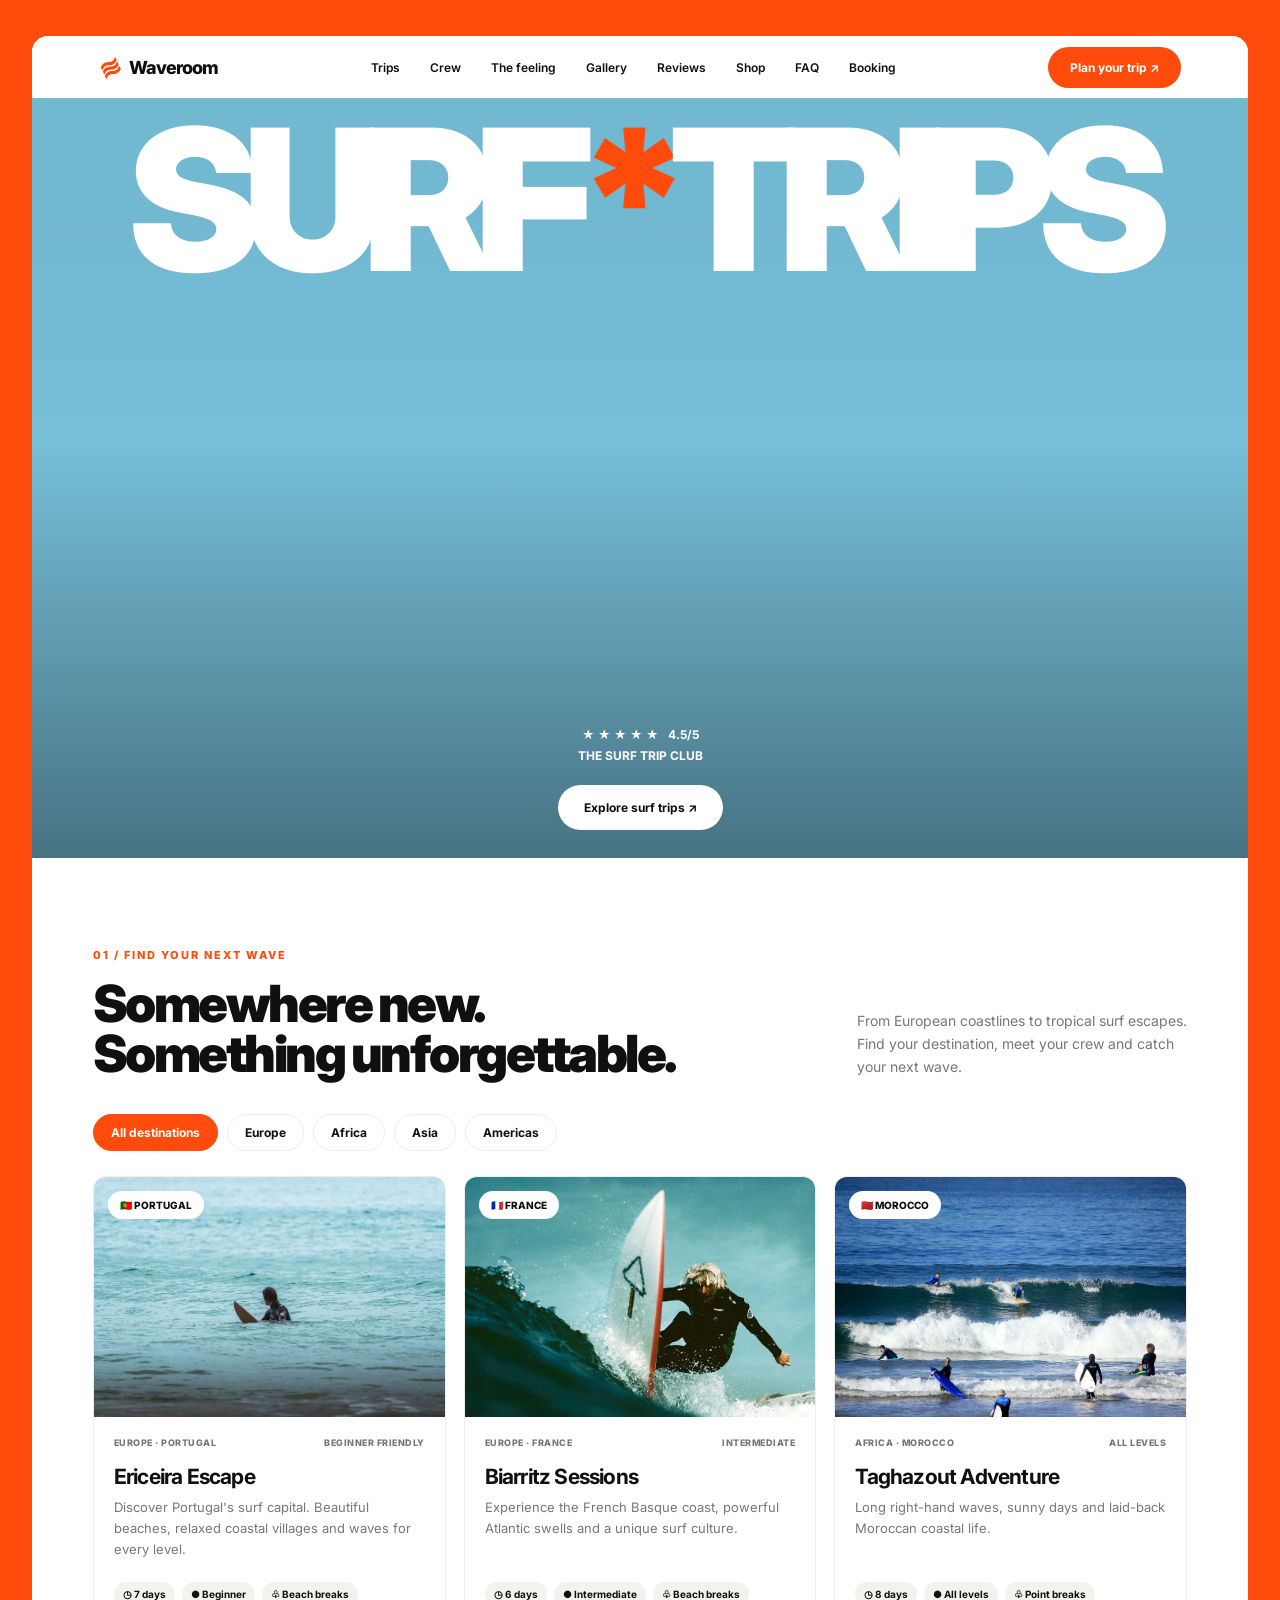
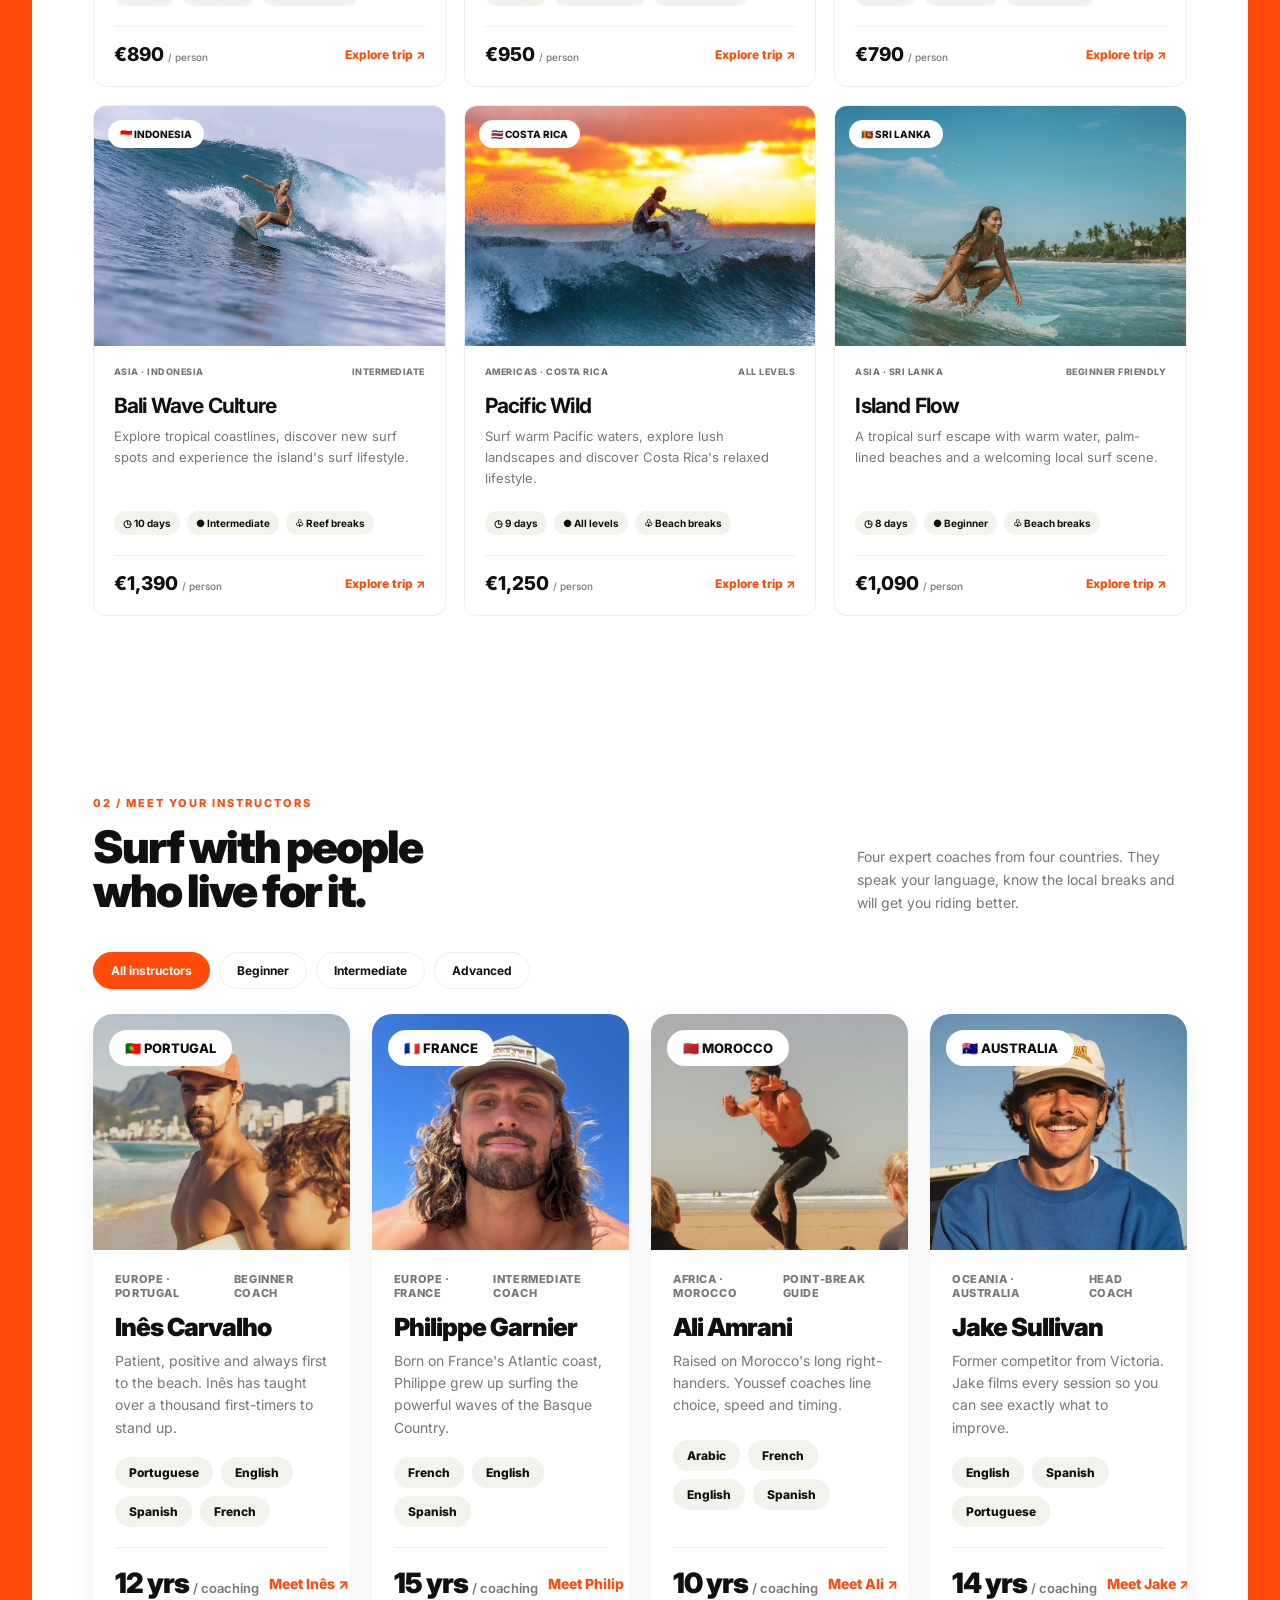
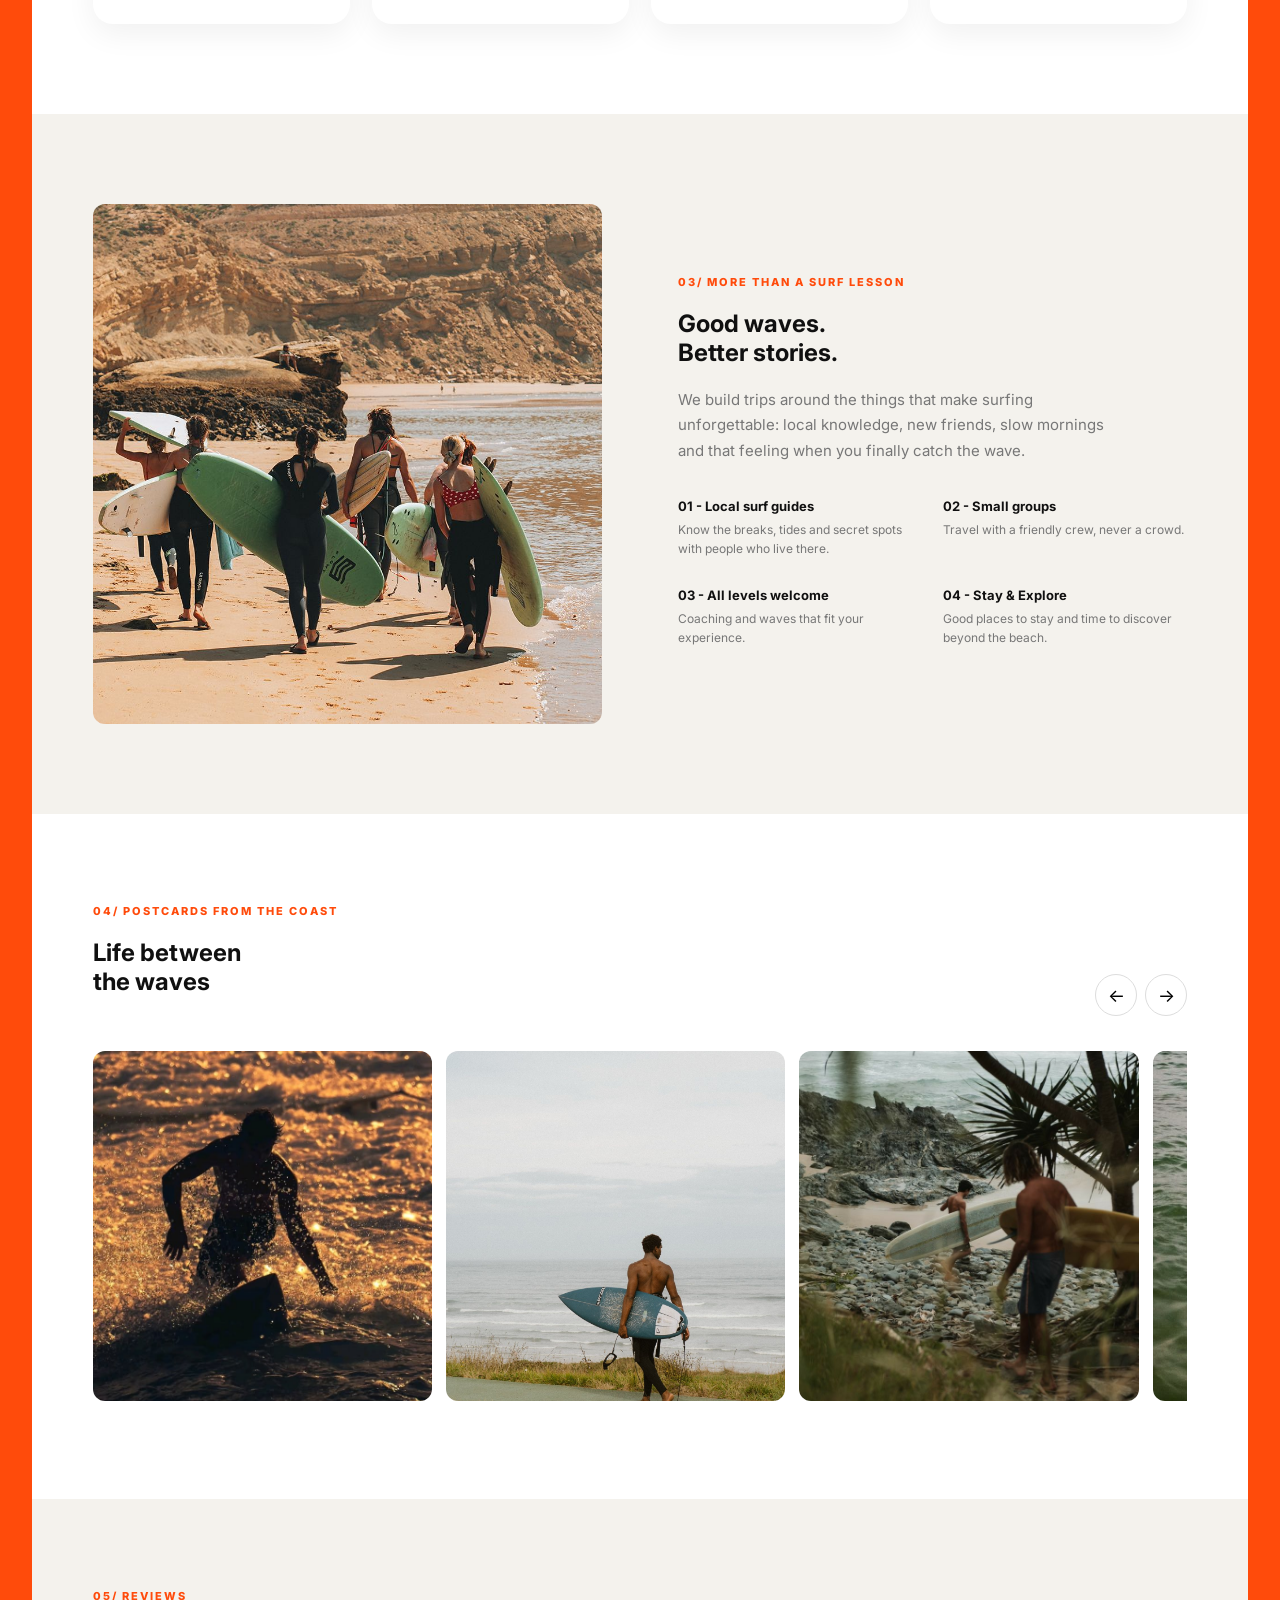
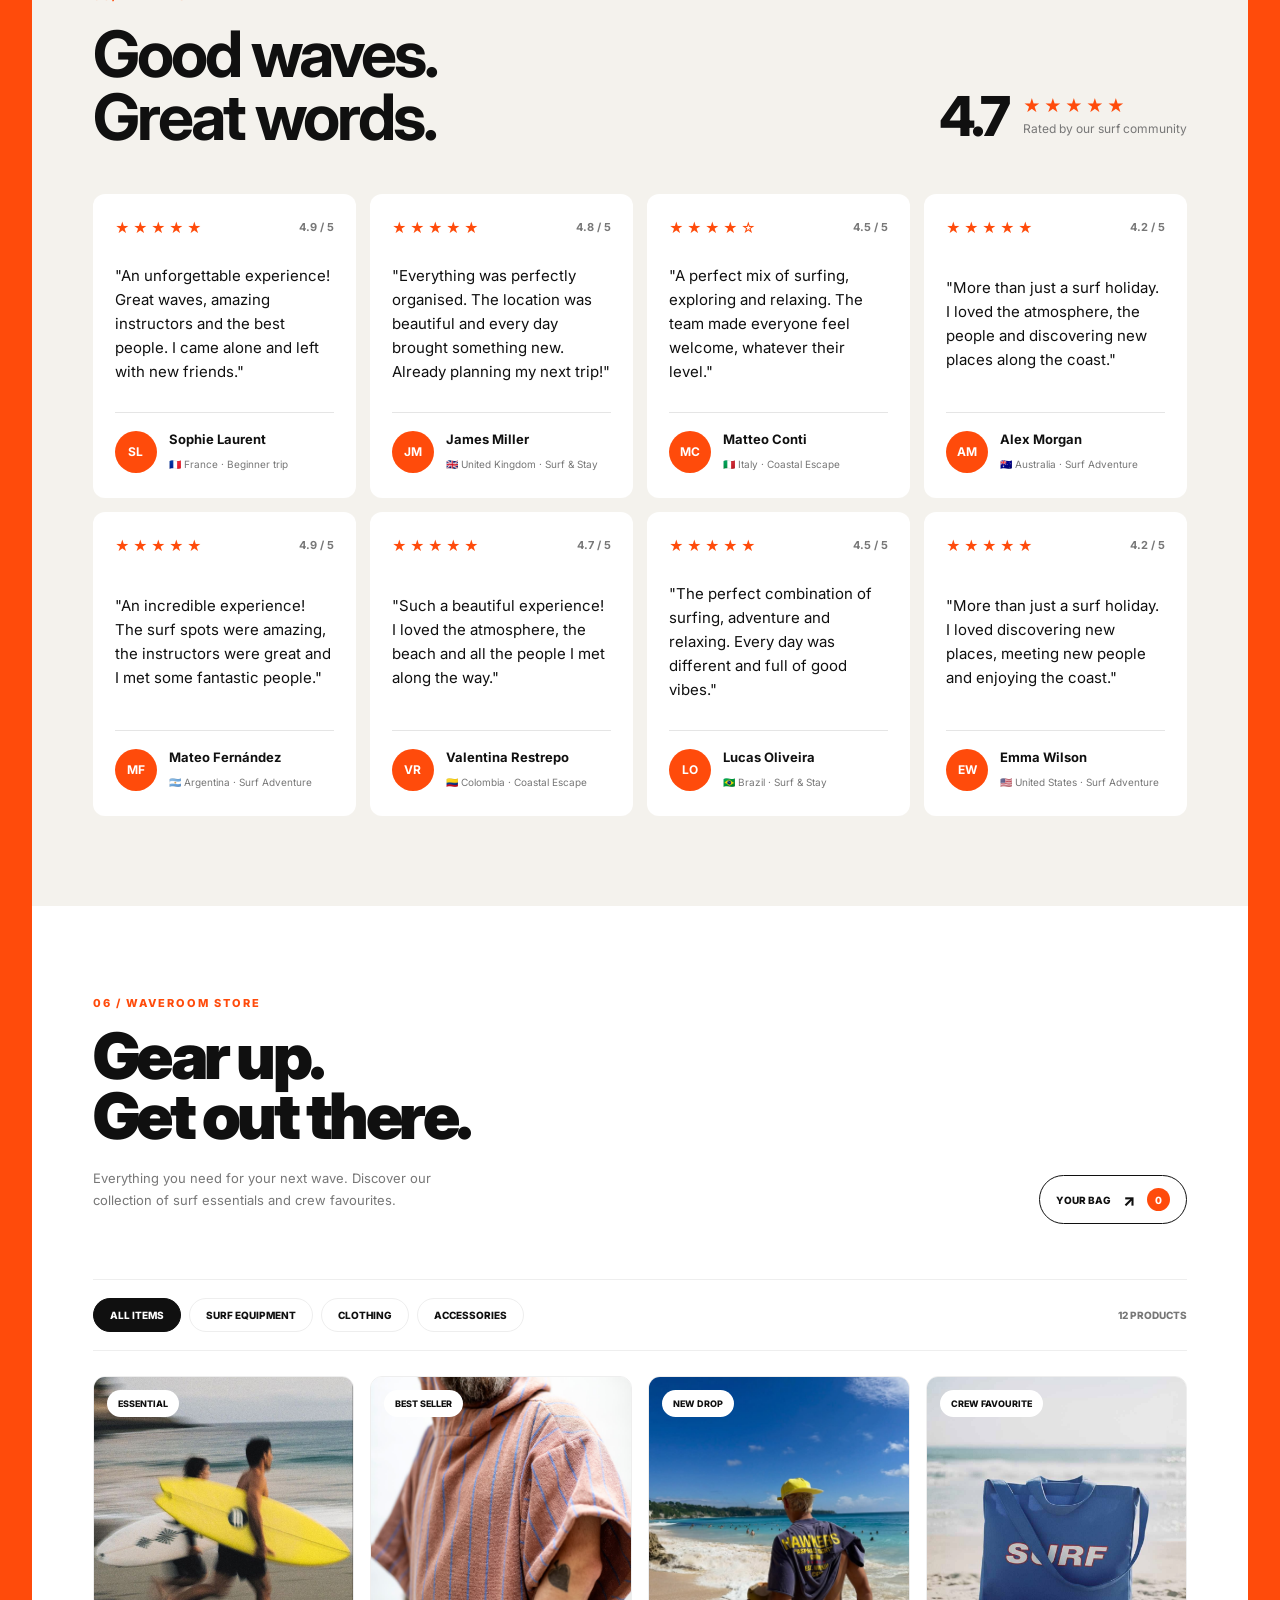
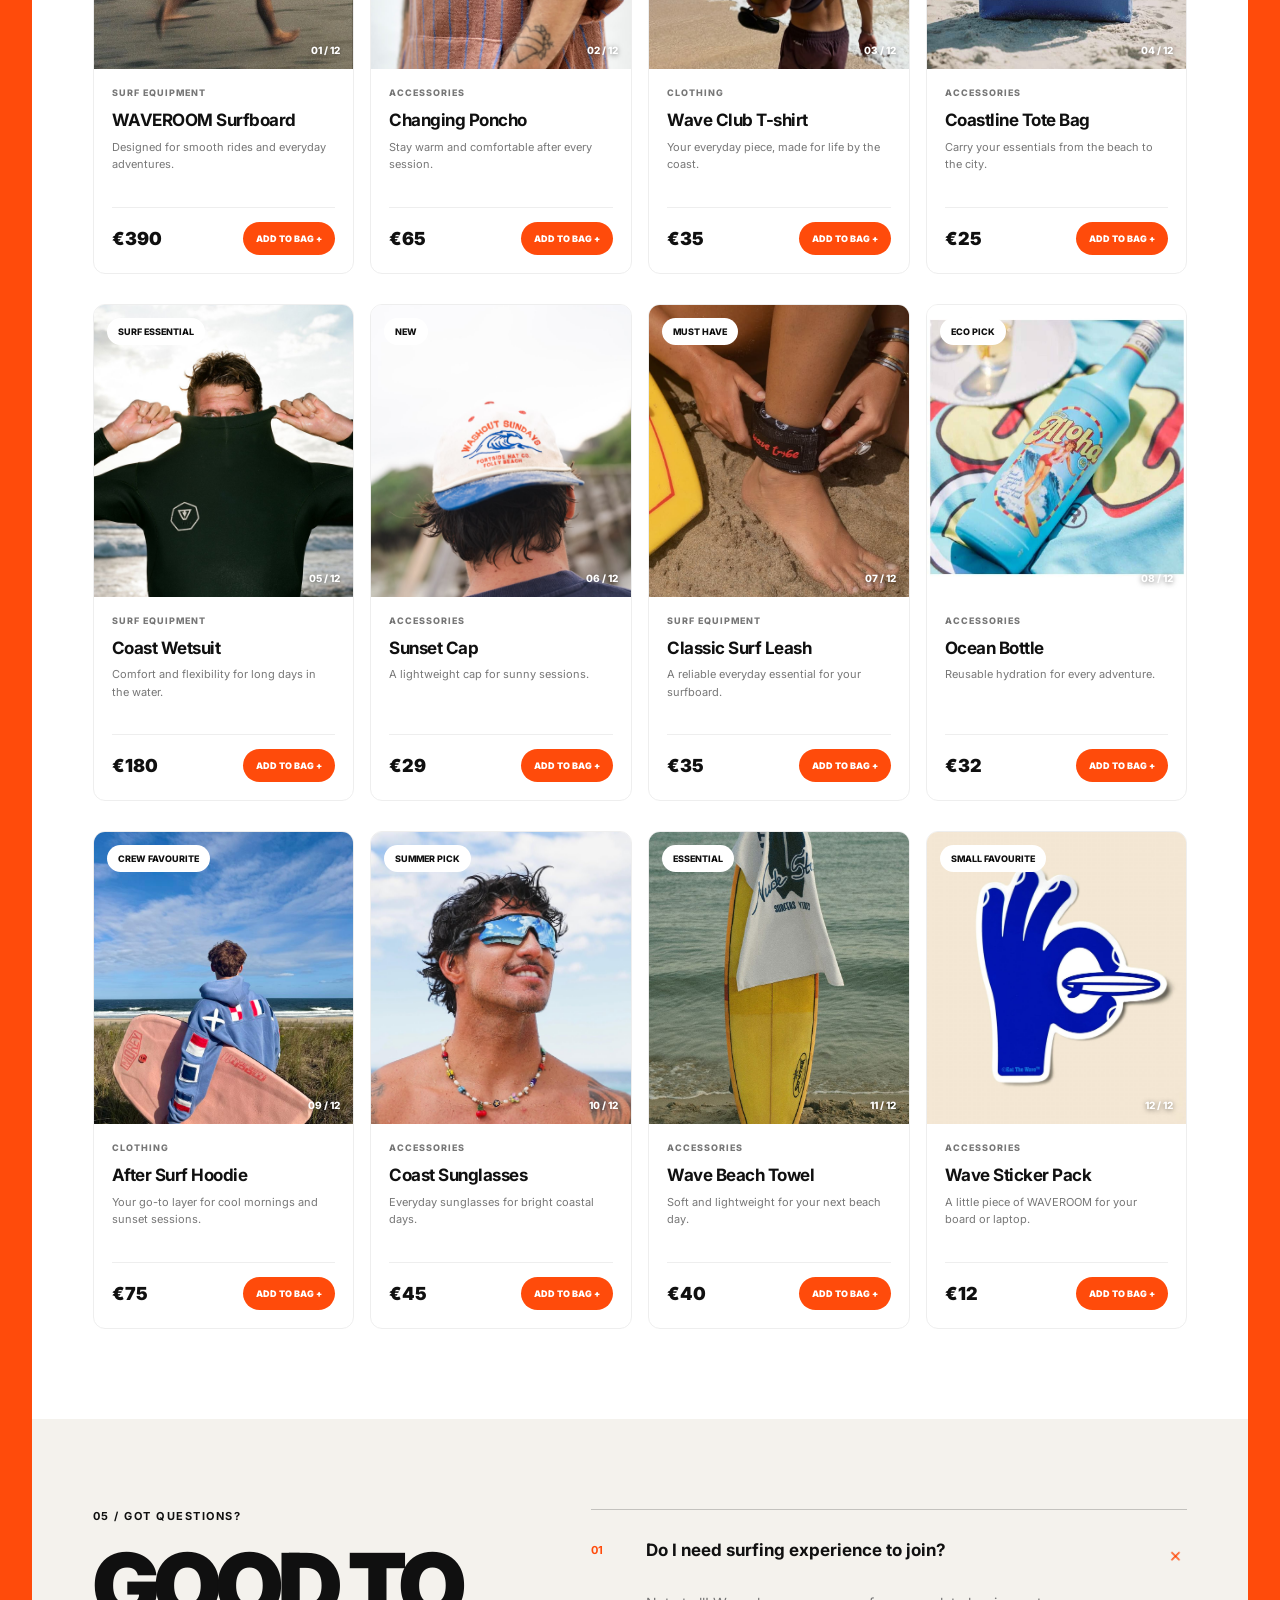
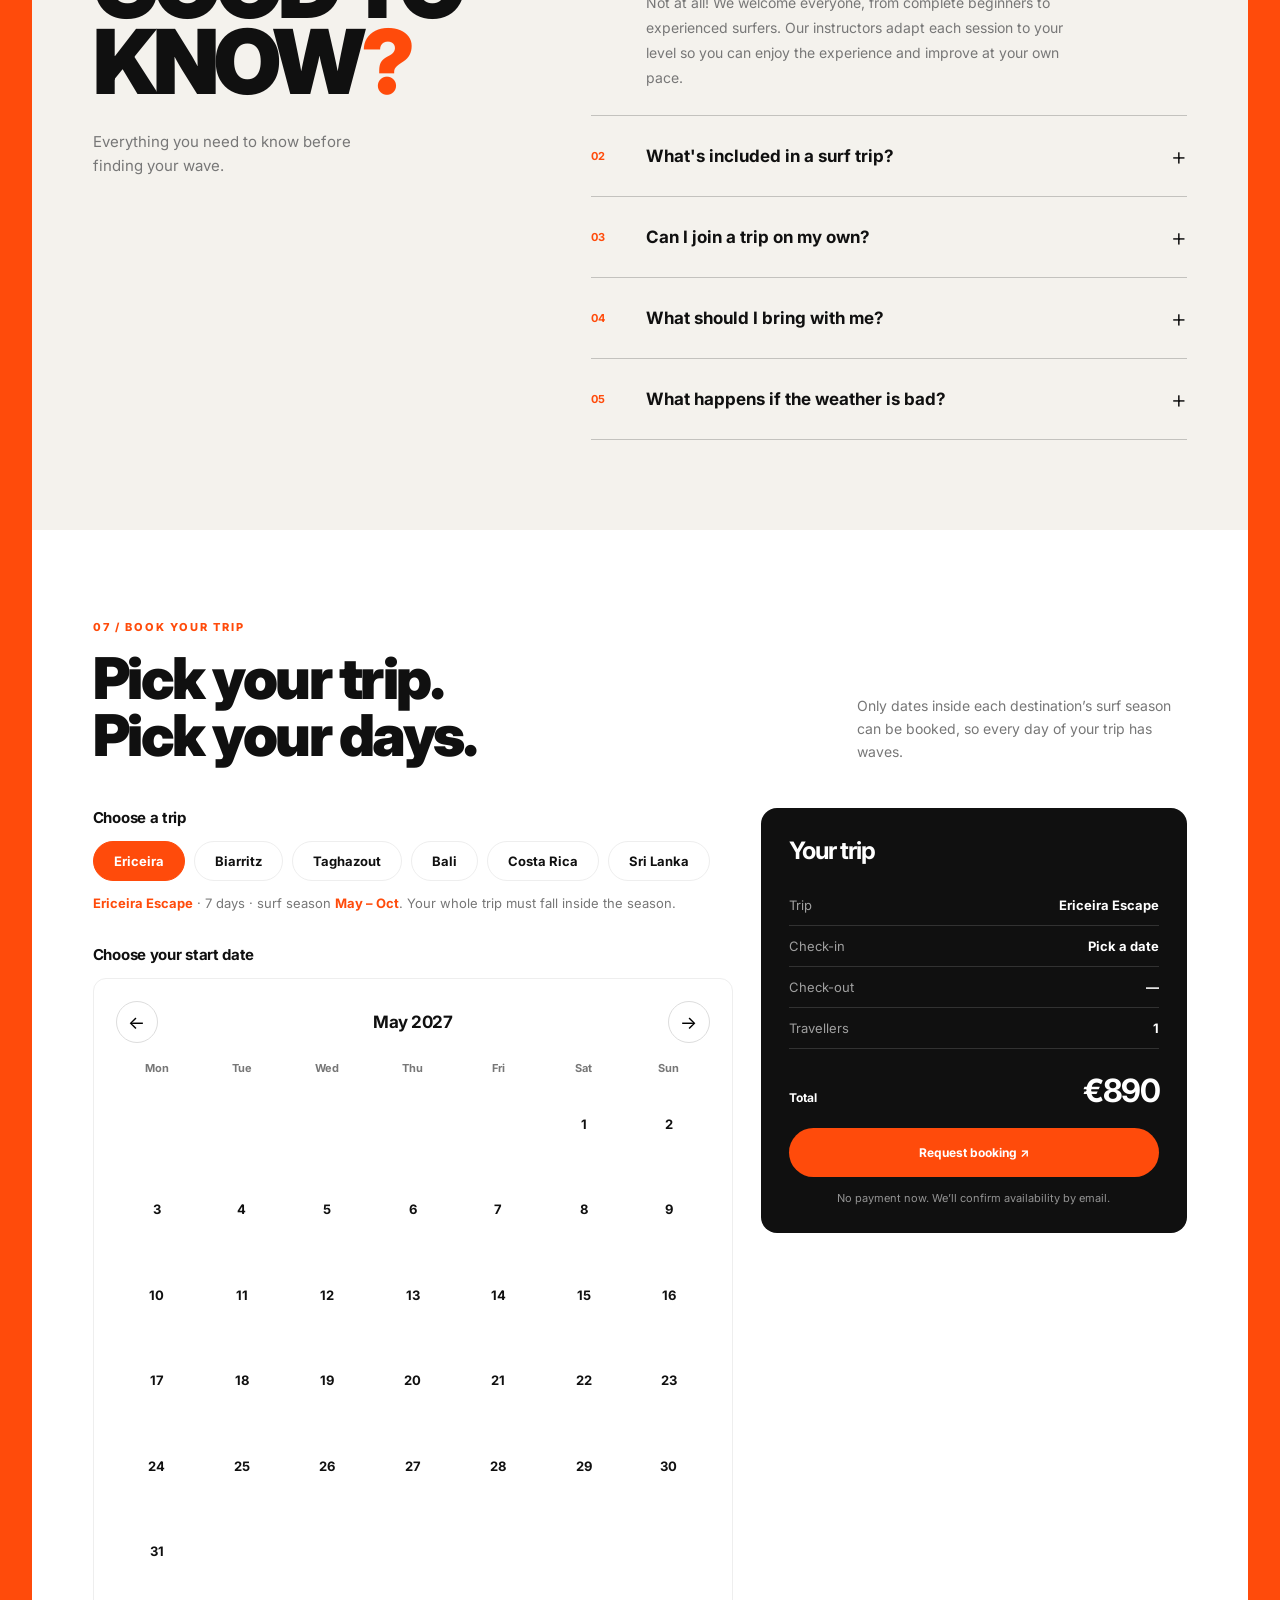
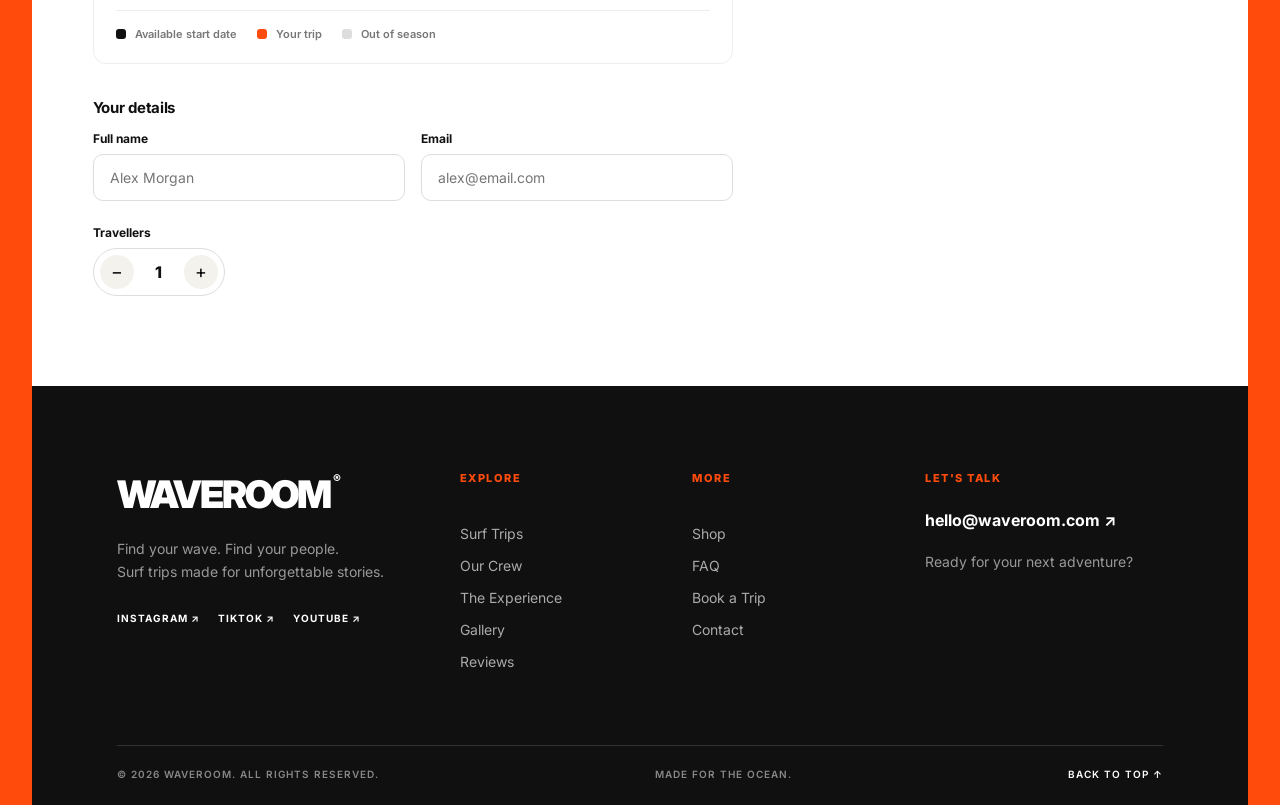
==== home.html @ bc432dba "repositorio del antiguo falla de commit" ====
<!DOCTYPE html>
<html lang="en">

<head>
  <meta charset="UTF-8">
  <meta name="viewport" content="width=device-width, initial-scale=1.0">

  <title>Waveroom / Surf Trips</title>

  <link href="https://fonts.googleapis.com/css2?family=Inter:wght@400;500;600;700;800;900&display=swap" rel="stylesheet">

  <link rel="stylesheet" href="Css /style.css">
  

  <link rel="icon" href="logo.png" type="image/png">
</head>

<body>

   <main class="page">



    <header class="nav">

     <a class="brand" href="#">
      <span class="brand-mark">≋</span>
      Waveroom
     </a>

      <nav class="nav-links" id="navLinks">
       <a href="#trips">Trips</a>
       <a href="#Crews">Crew</a>
       <a href="#why">The feeling</a>
       <a href="#gallery">Gallery</a>
       <a href="#reviews">Reviews</a>
       <a href="#shop">Shop</a>
       <a href="#FAQ">FAQ</a>
       <a href="#booking">Booking</a>
      </nav>

      <a class="nav-cta" href="#booking">
       Plan your trip ↗
      </a>

      <button class="menu-toggle" id="menuToggle" aria-label="Open menu" aria-expanded="false">
       ☰
       </button>

    </header>



    <section class="hero">
      <video class="hero-vid" autoplay muted loop playsinline>
       <source src="surfvid.mp4" type="video/mp4">
       </video>

      <div class="hero-title" >
        SURF<span class="star">*</span>TRIPS
      </div>

    





      <div class="hero-bottom">

        <div class="rating">

         <div class="stars">
          ★★★★★ <span>4.5/5</span>
         </div>

          THE SURF TRIP CLUB

        </div>

       <h1> <span id="typed"></span>

          
        </h1>

            <a class="btn" href="#trips">
              Explore surf trips ↗
            </a>
      </div>

    </section>



<section class="trips" id="trips">

  <div class="section-trip">
    <div>
      <div class="sub">01 / Find your next wave</div>
      <h2>Somewhere new.<br>Something unforgettable.</h2>
    </div>

    <p class="section-trip-intro">
      From European coastlines to tropical surf escapes.
      Find your destination, meet your crew and catch your next wave.
    </p>
  </div>


  <div class="trip-tabs" role="group" aria-label="Filter surf trips">

    <button class="tap active" data-trip-filter="all" aria-pressed="true">
      All destinations
    </button>

    <button class="tap" data-trip-filter="europe" aria-pressed="false">
      Europe
    </button>

    <button class="tap" data-trip-filter="africa" aria-pressed="false">
      Africa
    </button>

    <button class="tap" data-trip-filter="asia" aria-pressed="false">
      Asia
    </button>

    <button class="tap" data-trip-filter="americas" aria-pressed="false">
      Americas
    </button>

  </div>


  <div class="trip-grid">


    <article class="trip-card" data-trip-region="europe">

      <div class="trip-image">
        <img src="Photos Trips/portugal.png" alt="Surf coast in Ericeira">

        <span class="tag">🇵🇹 Portugal</span>
      </div>

      <div class="trip-info">

        <div class="trip-meta">
          <span>EUROPE · PORTUGAL</span>
          <span>BEGINNER FRIENDLY</span>
        </div>

        <h3>Ericeira Escape</h3>

        <p>
          Discover Portugal's surf capital. Beautiful beaches,
          relaxed coastal villages and waves for every level.
        </p>

        <div class="trip-details">
          <span>◷ 7 days</span>
          <span>● Beginner</span>
          <span>♧ Beach breaks</span>
        </div>

        <div class="trip-foot">

          <div class="price">
            €890 <small>/ person</small>
          </div>

          <a href="#tripModal" class="text-link trip-detail" data-trip="ericeira">
            Explore trip ↗
          </a>

        </div>

      </div>
    </article>


    <article class="trip-card" data-trip-region="europe">

      <div class="trip-image">
        <img src="Photos Trips/france.png" alt="Biarritz surf beach">

        <span class="tag">🇫🇷 France</span>
      </div>

      <div class="trip-info">

        <div class="trip-meta">
          <span>EUROPE · FRANCE</span>
          <span>INTERMEDIATE</span>
        </div>

        <h3>Biarritz Sessions</h3>

        <p>
          Experience the French Basque coast, powerful Atlantic
          swells and a unique surf culture.
        </p>

        <div class="trip-details">
          <span>◷ 6 days</span>
          <span>● Intermediate</span>
          <span>♧ Beach breaks</span>
        </div>

        <div class="trip-foot">

          <div class="price">
            €950 <small>/ person</small>
          </div>

          <a href="#tripModal" class="text-link trip-detail" data-trip="biarritz">
            Explore trip ↗
          </a>

        </div>

      </div>
    </article>


    <article class="trip-card" data-trip-region="africa">

      <div class="trip-image">
        <img src="Photos Trips/marroco.png" alt="Taghazout coastline in Morocco">

        <span class="tag">🇲🇦 Morocco</span>
      </div>

      <div class="trip-info">

        <div class="trip-meta">
          <span>AFRICA · MOROCCO</span>
          <span>ALL LEVELS</span>
        </div>

        <h3>Taghazout Adventure</h3>

        <p>
          Long right-hand waves, sunny days and laid-back
          Moroccan coastal life.
        </p>

        <div class="trip-details">
          <span>◷ 8 days</span>
          <span>● All levels</span>
          <span>♧ Point breaks</span>
        </div>

        <div class="trip-foot">

          <div class="price">
            €790 <small>/ person</small>
          </div>

          <a href="#tripModal" class="text-link trip-detail" data-trip="taghazout">
            Explore trip ↗
          </a>

        </div>

      </div>
    </article>


    <article class="trip-card" data-trip-region="asia">

      <div class="trip-image">
        <img src="Photos Trips/bali.png" alt="Bali tropical surf coastline">

        <span class="tag">🇮🇩 Indonesia</span>
      </div>

      <div class="trip-info">

        <div class="trip-meta">
          <span>ASIA · INDONESIA</span>
          <span>INTERMEDIATE</span>
        </div>

        <h3>Bali Wave Culture</h3>

        <p>
          Explore tropical coastlines, discover new surf spots
          and experience the island's surf lifestyle.
        </p>

        <div class="trip-details">
          <span>◷ 10 days</span>
          <span>● Intermediate</span>
          <span>♧ Reef breaks</span>
        </div>

        <div class="trip-foot">

          <div class="price">
            €1,390 <small>/ person</small>
          </div>

          <a href="#tripModal" class="text-link trip-detail" data-trip="bali">
            Explore trip ↗
          </a>

        </div>

      </div>
    </article>


     <article class="trip-card" data-trip-region="americas">

      <div class="trip-image">
        <img src="Photos Trips/costarica.png" alt="Costa Rica tropical surf beach">

        <span class="tag">🇨🇷 Costa Rica</span>
      </div>

      <div class="trip-info">

        <div class="trip-meta">
          <span>AMERICAS · COSTA RICA</span>
          <span>ALL LEVELS</span>
        </div>

        <h3>Pacific Wild</h3>

        <p>
          Surf warm Pacific waters, explore lush landscapes
          and discover Costa Rica's relaxed lifestyle.
        </p>

        <div class="trip-details">
          <span>◷ 9 days</span>
          <span>● All levels</span>
          <span>♧ Beach breaks</span>
        </div>

        <div class="trip-foot">

          <div class="price">
            €1,250 <small>/ person</small>
          </div>

          <a href="#tripModal" class="text-link trip-detail" data-trip="costarica">
            Explore trip ↗
          </a>

        </div>

      </div>
    </article>


     <article class="trip-card" data-trip-region="asia">

      <div class="trip-image">
        <img src="Photos Trips/srilanka.png" alt="Sri Lanka surf coastline">

        <span class="tag">🇱🇰 Sri Lanka</span>
      </div>

      <div class="trip-info">

        <div class="trip-meta">
          <span>ASIA · SRI LANKA</span>
          <span>BEGINNER FRIENDLY</span>
        </div>

        <h3>Island Flow</h3>

        <p>
          A tropical surf escape with warm water, palm-lined
          beaches and a welcoming local surf scene.
        </p>

        <div class="trip-details">
          <span>◷ 8 days</span>
          <span>● Beginner</span>
          <span>♧ Beach breaks</span>
        </div>

        <div class="trip-foot">

          <div class="price">
            €1,090 <small>/ person</small>
          </div>

          <a href="#tripModal" class="text-link trip-detail" data-trip="srilanka">
            Explore trip ↗
          </a>

        </div>

      </div>
    </article>

  </div>

</section>




<div
  class="trip-modal"
  id="tripModal"
  role="dialog"
  aria-modal="true"
  aria-labelledby="tripModalName"
  aria-hidden="true"
>

  <div class="trip-modal-content">

    <button class="trip-modal-close" id="tripClose" aria-label="Close">
      ×
    </button>

    <div class="trip-modal-image">
      <img id="tripModalImage" src="" alt="">
    </div>

    <div class="trip-modal-info">

      <span class="trip-modal-meta" id="tripModalMeta"></span>

      <h2 id="tripModalName"></h2>

      <p id="tripModalDescription"></p>

      <div class="trip-modal-facts" id="tripModalFacts"></div>

      <div class="trip-modal-bottom">

        <div class="price" id="tripModalPrice"></div>

        <button id="tripBook" type="button">
          Book this trip ↗
        </button>

      </div>

    </div>

  </div>

</div>


<section class="crew" id="crew">

  <div class="section-head">
    <div>
      <div class="sub">02 / Meet your instructors</div>
      <h2>Surf with people<br>who live for it.</h2>
    </div>

    <p class="section-intro">
      Four expert coaches from four countries. They speak your language,
      know the local breaks and will get you riding better.
    </p>
  </div>

  <div class="trip-tabs crew-tabs" role="group" aria-label="Filter instructors">
    <button class="crew-tab active" data-crew-filter="all" aria-pressed="true">All instructors</button>
    <button class="crew-tab" data-crew-filter="beginner" aria-pressed="false">Beginner</button>
    <button class="crew-tab" data-crew-filter="intermediate" aria-pressed="false">Intermediate</button>
    <button class="crew-tab" data-crew-filter="advanced" aria-pressed="false">Advanced</button>
  </div>

  <div class="trip-grid crew-grid">

    <article class="trip-card crew-card" data-level="beginner">
      <div class="trip-image crew-photo">
        <img src="Photos crew/surfermen2.png" alt="Inês Carvalho">
        <span class="tag">🇵🇹 Portugal</span>
      </div>

      <div class="trip-info">
        <div class="trip-meta">
          <span>Europe · Portugal</span>
          <span>Beginner coach</span>
        </div>

        <h3>Inês Carvalho</h3>

        <p>
          Patient, positive and always first to the beach.
          Inês has taught over a thousand first-timers to stand up.
        </p>

        <div class="crew-langs">
          <span>Portuguese</span>
          <span>English</span>
          <span>Spanish</span>
          <span>French</span>
        </div>

        <div class="trip-foot">
          <div class="price">12 yrs <small>/ coaching</small></div>
          <a href="#crewModal" class="text-link crew-detail" data-crew="ines">Meet Inês ↗</a>
        </div>
      </div>
    </article>

    <article class="trip-card crew-card" data-level="intermediate">
      <div class="trip-image crew-photo">
        <img src="Photos crew/surfer 3.png" alt="Philippe Garnier">
        <span class="tag">🇫🇷 France</span>
      </div>

      <div class="trip-info">
        <div class="trip-meta">
          <span>Europe · France</span>
          <span>Intermediate coach</span>
        </div>

        <h3>Philippe Garnier</h3>

        <p>
          Born on France's Atlantic coast, Philippe grew up surfing
          the powerful waves of the Basque Country.
        </p>

        <div class="crew-langs">
          <span>French</span>
          <span>English</span>
          <span>Spanish</span>
        </div>

        <div class="trip-foot">
          <div class="price">15 yrs <small>/ coaching</small></div>
          <a href="#crewModal" class="text-link crew-detail" data-crew="philippe">Meet Philip ↗</a>
        </div>
      </div>
    </article>

    <article class="trip-card crew-card" data-level="advanced">
      <div class="trip-image crew-photo">
        <img src="Photos crew/surfer4.png" alt="Ali Amrani">
        <span class="tag">🇲🇦 Morocco</span>
      </div>

      <div class="trip-info">
        <div class="trip-meta">
          <span>Africa · Morocco</span>
          <span>Point-break guide</span>
        </div>

        <h3>Ali Amrani</h3>

        <p>
          Raised on Morocco's long right-handers.
          Youssef coaches line choice, speed and timing.
        </p>

        <div class="crew-langs">
          <span>Arabic</span>
          <span>French</span>
          <span>English</span>
          <span>Spanish</span>
        </div>

        <div class="trip-foot">
          <div class="price">10 yrs <small>/ coaching</small></div>
          <a href="#crewModal" class="text-link crew-detail" data-crew="youssef">Meet Ali ↗</a>
        </div>
      </div>
    </article>

    <article class="trip-card crew-card" data-level="advanced">
      <div class="trip-image crew-photo">
        <img src="Photos crew/surfermen1.png" alt="Jake Sullivan">
        <span class="tag">🇦🇺 Australia</span>
      </div>

      <div class="trip-info">
        <div class="trip-meta">
          <span>Oceania · Australia</span>
          <span>Head coach</span>
        </div>

        <h3>Jake Sullivan</h3>

        <p>
          Former competitor from Victoria. Jake films every
          session so you can see exactly what to improve.
        </p>

        <div class="crew-langs">
          <span>English</span>
          <span>Spanish</span>
          <span>Portuguese</span>
        </div>

        <div class="trip-foot">
          <div class="price">14 yrs <small>/ coaching</small></div>
          <a href="#crewModal" class="text-link crew-detail" data-crew="jake">Meet Jake ↗</a>
        </div>
      </div>
    </article>

  </div>
</section>


<div class="crew-modal" id="crewModal" role="dialog" aria-modal="true" aria-labelledby="crewName" aria-hidden="true">
  <div class="crew-modal-content">

    <button class="crew-close" id="crewClose" aria-label="Close profile">×</button>

    <div class="crew-hero" id="crewHero">
      <img id="crewImage" src="" alt="">
    </div>

    <div class="crew-modal-info">
      <span class="crew-modal-meta" id="crewMeta"></span>
      <h2 id="crewName"></h2>
      <p id="crewBio"></p>
      <div class="crew-facts" id="crewFacts"></div>
      <button id="crewBook" type="button">Close profile ↗</button>
    </div>

  </div>
</div>





  <section class="why" id="why">

    <div class="why-img">
  <img class="why-imge" src="Photos gen/group.png" alt="Waves at sunset">
</div>

    <div class="why-copy">
     <div class="whysub"> 03/ More than a surf lesson</div>
     <h2>Good waves.<br>Better stories.</h2>
     <p>
       We build trips around the things that make surfing unforgettable: local knowledge, new friends, slow mornings and that feeling when you finally catch the wave.
      </p>
      <div class="perks">
         <div class="perk">
          <strong>
            01 - Local surf guides
          </strong>
          <p>
           Know the breaks, tides and secret spots with people who live there.
          </p>

         </div>

         <div class="perk">
          <strong>
            02 - Small groups
          </strong>
          <p>
           Travel with a friendly crew, never a crowd.          
          </p>

         </div>


         <div class="perk">
          <strong>
            03 -  All levels welcome
          </strong>
          <p>
           Coaching and waves that fit your experience.         
          </p>

         </div>


         <div class="perk">
          <strong>
            04 -  Stay & Explore
          </strong>
          <p>
           Good places to stay and time to discover beyond the beach.   
          </p>

         </div>
      
      </div>
    </div>
   </section>


   


<section class="gallery" id="gallery">

  <div class="gallery-header">

    <div class="gallery-title">
      <div class="sub">
        04/ Postcards from the coast
      </div>

      <h2>
        Life between <br> the waves
      </h2>
    </div>

    <div class="slider-controls">
      <button class="circle-btn" id="prevSlide" aria-label="Previous photos">←</button>
      <button class="circle-btn" id="nextSlide" aria-label="Next photos">→</button>
    </div>

  </div>

  <div class="gallery-slider">

    <div class="gallery-track" id="galleryTrack">

      <div class="gallery-slide">
        <img src="Photos gen/waves.png" alt="Surfing">
        <div class="gallery-overlay">
          <span>01 / THE OCEAN</span>
          <h3>Chasing waves.</h3>
        </div>
      </div>

      <div class="gallery-slide">
        <img src="Photos gen/surfing2.png" alt="Surfers">
        <div class="gallery-overlay">
          <span>02 / THE PEOPLE</span>
          <h3>Better together.</h3>
        </div>
      </div>

      <div class="gallery-slide">
        <img src="Photos gen/trav.png" alt="Surfboards">
        <div class="gallery-overlay">
          <span>03 / THE JOURNEY</span>
          <h3>Made for adventure.</h3>
        </div>
      </div>

      <div class="gallery-slide">
        <img src="Photos gen/trip.png" alt="Coast">
        <div class="gallery-overlay">
          <span>04 / THE FREEDOM</span>
          <h3>Find your flow.</h3>
        </div>
      </div>

      <div class="gallery-slide">
        <img src="Photos gen/friend.png" alt="Surf trip">
        <div class="gallery-overlay">
          <span>05 / THE MOMENTS</span>
          <h3>Stay for sunset.</h3>
        </div>
      </div>

      <div class="gallery-slide">
        <img src="Photos gen/surf.1.jpg" alt="Ocean">
        <div class="gallery-overlay">
          <span>06 / THE LIFESTYLE</span>
          <h3>Live the tide.</h3>
        </div>
      </div>

    </div>
  </div>

</section>



<section class="reviews" id="reviews">
  <div class="reviews-header">
    <div class="reviews-title">
      <div class="sub">05/ Reviews</div>
      <h2>Good waves.<br>Great words.</h2>
    </div>

    <div class="reviews-summary">
      <span class="rating-number">4.7</span>
      <div>
        <div class="rating-stars">★★★★★</div>
        <p>Rated by our surf community</p>
      </div>
    </div>
  </div>

  <div class="reviews-grid">

    <article class="review-card">
      <div class="review-top">
        <span class="review-stars">★★★★★</span>
        <span class="review-score">4.9 / 5</span>
      </div>
      <p class="review-text">
        "An unforgettable experience! Great waves, amazing instructors
        and the best people. I came alone and left with new friends."
      </p>
      <div class="review-person">
        <div class="review-avatar">SL</div>
        <div>
          <h3>Sophie Laurent</h3>
          <span>🇫🇷 France · Beginner trip</span>
        </div>
      </div>
    </article>

    <article class="review-card">
      <div class="review-top">
        <span class="review-stars">★★★★★</span>
        <span class="review-score">4.8 / 5</span>
      </div>
      <p class="review-text">
        "Everything was perfectly organised. The location was beautiful
        and every day brought something new. Already planning my next trip!"
      </p>
      <div class="review-person">
        <div class="review-avatar">JM</div>
        <div>
          <h3>James Miller</h3>
          <span>🇬🇧 United Kingdom · Surf & Stay</span>
        </div>
      </div>
    </article>

    <article class="review-card">
      <div class="review-top">
        <span class="review-stars">★★★★☆</span>
        <span class="review-score">4.5 / 5</span>
      </div>
      <p class="review-text">
        "A perfect mix of surfing, exploring and relaxing. The team made
        everyone feel welcome, whatever their level."
      </p>
      <div class="review-person">
        <div class="review-avatar">MC</div>
        <div>
          <h3>Matteo Conti</h3>
          <span>🇮🇹 Italy · Coastal Escape</span>
        </div>
      </div>
    </article>

    <article class="review-card">
      <div class="review-top">
        <span class="review-stars">★★★★★</span>
        <span class="review-score">4.2 / 5</span>
      </div>
      <p class="review-text">
        "More than just a surf holiday. I loved the atmosphere, the
        people and discovering new places along the coast."
      </p>
      <div class="review-person">
        <div class="review-avatar">AM</div>
        <div>
          <h3>Alex Morgan</h3>
          <span>🇦🇺 Australia · Surf Adventure</span>
        </div>
      </div>
     </article>



        
     <article class="review-card">
       <div class="review-top">
         <span class="review-stars">★★★★★</span>
         <span class="review-score">4.9 / 5  </span>
       </div>
        <p class="review-text">
         "An incredible experience! The surf spots were amazing,
         the instructors were great and I met some fantastic people."
       </p>
         <div class="review-person">
           <div class="review-avatar">MF</div>
           <div>
             <h3>Mateo Fernández</h3>
               <span>🇦🇷 Argentina · Surf Adventure</span>
            </div>
          </div>
      </article>

      <article class="review-card">
       <div class="review-top">
         <span class="review-stars">★★★★★</span>
         <span class="review-score">4.7 / 5  </span>
        </div>

         <p class="review-text">
            "Such a beautiful experience! I loved the atmosphere,
           the beach and all the people I met along the way."
          </p>
          <div class="review-person">
              <div class="review-avatar">VR</div>
             <div>
             <h3>Valentina Restrepo</h3>
             <span>🇨🇴 Colombia · Coastal Escape</span>
            </div>
          </div>
      </article>

       <article class="review-card">
         <div class="review-top">
             <span class="review-stars">★★★★★</span>
             <span class="review-score">4.5 / 5  </span>
          </div>
          
          
           <p class="review-text">
             "The perfect combination of surfing, adventure and
             relaxing. Every day was different and full of good vibes."
             </p>
         
         
         
              <div class="review-person">
                <div class="review-avatar">LO</div>
                 <div>
                   <h3>Lucas Oliveira</h3>
                     <span>🇧🇷 Brazil · Surf & Stay</span>
                  </div>
              </div>
        </article>




        <article class="review-card">
          <div class="review-top">
              <span class="review-stars">★★★★★</span>
               <span class="review-score">4.2 / 5 </span>
          </div>
          <p class="review-text">
            "More than just a surf holiday. I loved discovering
             new places, meeting new people and enjoying the coast."
          </p>
          <div class="review-person">
           <div class="review-avatar">EW</div>
           <div>
             <h3>Emma Wilson</h3>
             <span>🇺🇸 United States · Surf Adventure</span>
            </div>
          </div>
        </article>

      </div>
  </section>


   <section class="shop" id="shop">

     <div class="section-head shop-header">

    <div class="shop-heading">
      <div class="sub">06 / WAVEROOM STORE</div>
      <h2>Gear up.<br>Get out there.</h2>
      <p class="shop-description">
        Everything you need for your next wave.
        Discover our collection of surf essentials and crew favourites.
      </p>
    </div>

    <button class="cart-toggle" id="cartToggle" aria-label="Open shopping cart">
      <span>YOUR BAG</span>
      <span class="cart-icon">↗</span>
      <span class="cart-count" id="cartCount">0</span>
    </button>

  </div>


  <div class="shop-toolbar">

    <div class="shop-filters">
      <button class="filter-btn active" data-filter="all">ALL ITEMS</button>
      <button class="filter-btn" data-filter="surf">SURF EQUIPMENT</button>
      <button class="filter-btn" data-filter="clothing">CLOTHING</button>
      <button class="filter-btn" data-filter="accessories">ACCESSORIES</button>
    </div>

    <span class="shop-results" id="shopResults">12 PRODUCTS</span>

  </div>


  <div class="shop-grid" id="shopGrid">


    <article class="shop-card"
      data-category="surf"
      data-id="surfboard"
      data-name="WAVEROOM Surfboard"
      data-price="390">

      <div class="shop-image">
        <img src="Phtsshop/surfb.png" alt="WAVEROOM surfboard">
        <span class="shop-tag">ESSENTIAL</span>
        <span class="shop-number">01 / 12</span>
      </div>

      <div class="shop-info">
        <div class="shop-category">SURF EQUIPMENT</div>
        <h3>WAVEROOM Surfboard</h3>
        <p>Designed for smooth rides and everyday adventures.</p>

        <div class="shop-bottom">
          <span class="shop-price">€390</span>
          <button class="add-cart">ADD TO BAG +</button>
        </div>
      </div>
    </article>


    <article class="shop-card"
      data-category="accessories"
      data-id="poncho"
      data-name="Changing Poncho"
      data-price="65">

      <div class="shop-image">
        <img src="Phtsshop/poncho.png" alt="Surf changing poncho">
        <span class="shop-tag">BEST SELLER</span>
        <span class="shop-number">02 / 12</span>
      </div>

      <div class="shop-info">
        <div class="shop-category">ACCESSORIES</div>
        <h3>Changing Poncho</h3>
        <p>Stay warm and comfortable after every session.</p>

        <div class="shop-bottom">
          <span class="shop-price">€65</span>
          <button class="add-cart">ADD TO BAG +</button>
        </div>
      </div>
    </article>


    <article class="shop-card"
      data-category="clothing"
      data-id="tshirt"
      data-name="Wave Club T-shirt"
      data-price="35">

      <div class="shop-image">
        <img src="Phtsshop/tshirtsurf.png" alt="WAVEROOM T-shirt">
        <span class="shop-tag">NEW DROP</span>
        <span class="shop-number">03 / 12</span>
      </div>

      <div class="shop-info">
        <div class="shop-category">CLOTHING</div>
        <h3>Wave Club T-shirt</h3>
        <p>Your everyday piece, made for life by the coast.</p>

        <div class="shop-bottom">
          <span class="shop-price">€35</span>
          <button class="add-cart">ADD TO BAG +</button>
        </div>
      </div>
    </article>


    <article class="shop-card"
      data-category="accessories"
      data-id="tote"
      data-name="Coastline Tote Bag"
      data-price="25">

      <div class="shop-image">
        <img src="Phtsshop/surftote.png" alt="WAVEROOM tote bag">
        <span class="shop-tag">CREW FAVOURITE</span>
        <span class="shop-number">04 / 12</span>
      </div>

      <div class="shop-info">
        <div class="shop-category">ACCESSORIES</div>
        <h3>Coastline Tote Bag</h3>
        <p>Carry your essentials from the beach to the city.</p>

        <div class="shop-bottom">
          <span class="shop-price">€25</span>
          <button class="add-cart">ADD TO BAG +</button>
        </div>
      </div>
    </article>


    <article class="shop-card"
      data-category="surf"
      data-id="wetsuit"
      data-name="Coast Wetsuit"
      data-price="180">

      <div class="shop-image">
        <img src="Phtsshop/wetsuit.png" alt="Surf wetsuit">
        <span class="shop-tag">SURF ESSENTIAL</span>
        <span class="shop-number">05 / 12</span>
      </div>

      <div class="shop-info">
        <div class="shop-category">SURF EQUIPMENT</div>
        <h3>Coast Wetsuit</h3>
        <p>Comfort and flexibility for long days in the water.</p>

        <div class="shop-bottom">
          <span class="shop-price">€180</span>
          <button class="add-cart">ADD TO BAG +</button>
        </div>
      </div>
    </article>


    <article class="shop-card"
      data-category="accessories"
      data-id="cap"
      data-name="Sunset Cap"
      data-price="29">

      <div class="shop-image">
        <img src="Phtsshop/cap.png" alt="WAVEROOM cap">
        <span class="shop-tag">NEW</span>
        <span class="shop-number">06 / 12</span>
      </div>

      <div class="shop-info">
        <div class="shop-category">ACCESSORIES</div>
        <h3>Sunset Cap</h3>
        <p>A lightweight cap for sunny sessions.</p>

        <div class="shop-bottom">
          <span class="shop-price">€29</span>
          <button class="add-cart">ADD TO BAG +</button>
        </div>
      </div>
    </article>


    <article class="shop-card"
      data-category="surf"
      data-id="leash"
      data-name="Classic Surf Leash"
      data-price="35">

      <div class="shop-image">
        <img src="Phtsshop/leash.png" alt="Surfboard leash">
        <span class="shop-tag">MUST HAVE</span>
        <span class="shop-number">07 / 12</span>
      </div>

      <div class="shop-info">
        <div class="shop-category">SURF EQUIPMENT</div>
        <h3>Classic Surf Leash</h3>
        <p>A reliable everyday essential for your surfboard.</p>

        <div class="shop-bottom">
          <span class="shop-price">€35</span>
          <button class="add-cart">ADD TO BAG +</button>
        </div>
      </div>
    </article>


    <article class="shop-card"
      data-category="accessories"
      data-id="bottle"
      data-name="Ocean Bottle"
      data-price="32">

      <div class="shop-image">
        <img src="Phtsshop/bottle.png" alt="Reusable water bottle">
        <span class="shop-tag">ECO PICK</span>
        <span class="shop-number">08 / 12</span>
      </div>

      <div class="shop-info">
        <div class="shop-category">ACCESSORIES</div>
        <h3>Ocean Bottle</h3>
        <p>Reusable hydration for every adventure.</p>

        <div class="shop-bottom">
          <span class="shop-price">€32</span>
          <button class="add-cart">ADD TO BAG +</button>
        </div>
      </div>
    </article>


    <article class="shop-card"
      data-category="clothing"
      data-id="hoodie"
      data-name="After Surf Hoodie"
      data-price="75">

      <div class="shop-image">
        <img src="Phtsshop/hoodie.png" alt="WAVEROOM hoodie">
        <span class="shop-tag">CREW FAVOURITE</span>
        <span class="shop-number">09 / 12</span>
      </div>

      <div class="shop-info">
        <div class="shop-category">CLOTHING</div>
        <h3>After Surf Hoodie</h3>
        <p>Your go-to layer for cool mornings and sunset sessions.</p>

        <div class="shop-bottom">
          <span class="shop-price">€75</span>
          <button class="add-cart">ADD TO BAG +</button>
        </div>
      </div>
    </article>


    <article class="shop-card"
      data-category="accessories"
      data-id="sunglasses"
      data-name="Coast Sunglasses"
      data-price="45">

      <div class="shop-image">
        <img src="Phtsshop/surfglasses.png" alt="Surf sunglasses">
        <span class="shop-tag">SUMMER PICK</span>
        <span class="shop-number">10 / 12</span>
      </div>

      <div class="shop-info">
        <div class="shop-category">ACCESSORIES</div>
        <h3>Coast Sunglasses</h3>
        <p>Everyday sunglasses for bright coastal days.</p>

        <div class="shop-bottom">
          <span class="shop-price">€45</span>
          <button class="add-cart">ADD TO BAG +</button>
        </div>
      </div>
    </article>


     <article class="shop-card"
      data-category="accessories"
      data-id="towel"
      data-name="Wave Beach Towel"
      data-price="40">

      <div class="shop-image">
        <img src="Phtsshop/surftowel.png" alt="Beach towel">
        <span class="shop-tag">ESSENTIAL</span>
        <span class="shop-number">11 / 12</span>
      </div>

      <div class="shop-info">
        <div class="shop-category">ACCESSORIES</div>
        <h3>Wave Beach Towel</h3>
        <p>Soft and lightweight for your next beach day.</p>

        <div class="shop-bottom">
          <span class="shop-price">€40</span>
          <button class="add-cart">ADD TO BAG +</button>
        </div>
      </div>
    </article>


    <article class="shop-card"
      data-category="accessories"
      data-id="stickers"
      data-name="Wave Sticker Pack"
      data-price="12">

      <div class="shop-image">
        <img src="Phtsshop/sticker.png" alt="WAVEROOM sticker pack">
        <span class="shop-tag">SMALL FAVOURITE</span>
        <span class="shop-number">12 / 12</span>
      </div>

      <div class="shop-info">
        <div class="shop-category">ACCESSORIES</div>
        <h3>Wave Sticker Pack</h3>
        <p>A little piece of WAVEROOM for your board or laptop.</p>

        <div class="shop-bottom">
          <span class="shop-price">€12</span>
          <button class="add-cart">ADD TO BAG +</button>
        </div>
      </div>
    </article>

  </div>

</section>




<div class="cart-overlay" id="cartOverlay"></div>

<aside class="cart-drawer" id="cartDrawer"
  aria-label="Shopping cart"
  aria-hidden="true">

  <div class="cart-header">
    <div>
      <span class="sub">WAVEROOM STORE</span>
      <h2>Your bag <span id="drawerCount">(0)</span></h2>
    </div>

    <button class="cart-close" id="cartClose"
      aria-label="Close cart">×</button>
  </div>

  <div class="cart-items" id="cartItems">
    <p class="cart-empty">Your bag is currently empty.</p>
  </div>

  <div class="cart-footer">

    <div class="cart-subtotal">
      <span>SUBTOTAL</span>
      <strong id="cartSubtotal">€0.00</strong>
    </div>

    <p>Shipping and taxes calculated at checkout.</p>

    <button class="checkout-btn" id="checkoutBtn">
      CONTINUE TO CHECKOUT ↗
    </button>

  </div>

</aside>

 
  
<section class="faq" id="FAQ">
  <div class="faq-container">

    <div class="faq-intro">
      <span class="faq-kicker">05 / GOT QUESTIONS?</span>
      <h2>GOOD TO<br>KNOW<span>?</span></h2>
      <p>Everything you need to know before finding your wave.</p>
    </div>

    <div class="faq-list">

      <div class="faq-item active">
        <button class="faq-question" aria-expanded="true">
          <span class="faq-number">01</span>
          <span>Do I need surfing experience to join?</span>
          <span class="faq-icon">+</span>
        </button>
        <div class="faq-answer">
          <p>Not at all! We welcome everyone, from complete beginners to experienced surfers. Our instructors adapt each session to your level so you can enjoy the experience and improve at your own pace.</p>
        </div>
      </div>

      <div class="faq-item">
        <button class="faq-question" aria-expanded="false">
          <span class="faq-number">02</span>
          <span>What's included in a surf trip?</span>
          <span class="faq-icon">+</span>
        </button>
        <div class="faq-answer">
          <p>Our trips include surf lessons, experienced local instructors, equipment, and a carefully selected accommodation option. Each trip is different, so check its details for everything included.</p>
        </div>
      </div>

      <div class="faq-item">
        <button class="faq-question" aria-expanded="false">
          <span class="faq-number">03</span>
          <span>Can I join a trip on my own?</span>
          <span class="faq-icon">+</span>
        </button>
        <div class="faq-answer">
          <p>Absolutely! Many of our travellers come solo. WAVEROOM is all about meeting new people, sharing waves and making memories together.</p>
        </div>
      </div>

      <div class="faq-item">
        <button class="faq-question" aria-expanded="false">
          <span class="faq-number">04</span>
          <span>What should I bring with me?</span>
          <span class="faq-icon">+</span>
        </button>
        <div class="faq-answer">
          <p>Bring your swimwear, towel, sunscreen, comfortable clothes and a good attitude. We provide the essential surf equipment, depending on your selected trip.</p>
        </div>
      </div>

      <div class="faq-item">
        <button class="faq-question" aria-expanded="false">
          <span class="faq-number">05</span>
          <span>What happens if the weather is bad?</span>
          <span class="faq-icon">+</span>
        </button>
        <div class="faq-answer">
          <p>Safety always comes first. If weather or sea conditions are unsuitable, our team will look for the best alternative, which may include rescheduling or adjusting the activity.</p>
        </div>
      </div>

    </div>
  </div>
</section>



   <section class="booking" id="booking">

  <div class="section-head booking-head">
    <div>
      <div class="sub">07 / Book your trip</div>
      <h2>Pick your trip.<br>Pick your days.</h2>
    </div>
    <p class="booking-intro">
      Only dates inside each destination’s surf season can be booked,
      so every day of your trip has waves.
    </p>
  </div>

  <form class="booking-layout" id="bookingForm" novalidate>

    <div class="booking-main">

      <div class="bk-block">
        <h3 class="bk-label">Choose a trip</h3>
        <div class="trip-tabs bk-trips" id="bkTrips" role="group" aria-label="Choose a trip"></div>
        <p class="bk-season" id="bkSeason"></p>
      </div>

      <div class="bk-block">
        <h3 class="bk-label">Choose your start date</h3>

        <div class="bk-calendar" id="bkCalendar">
          <div class="bk-cal-head">
            <button type="button" class="circle-btn" id="bkPrev" aria-label="Previous month">←</button>
            <strong id="bkMonthLabel"></strong>
            <button type="button" class="circle-btn" id="bkNext" aria-label="Next month">→</button>
          </div>

          <div class="bk-weekdays" aria-hidden="true">
            <span>Mon</span><span>Tue</span><span>Wed</span><span>Thu</span><span>Fri</span><span>Sat</span><span>Sun</span>
          </div>

          <div class="bk-days" id="bkDays"></div>

          <div class="bk-legend">
            <span><i class="lg lg-ok"></i> Available start date</span>
            <span><i class="lg lg-range"></i> Your trip</span>
            <span><i class="lg lg-off"></i> Out of season</span>
          </div>
        </div>
      </div>

      <div class="bk-block">
        <h3 class="bk-label">Your details</h3>

        <div class="bk-fields">
          <label class="bk-field">
            <span>Full name</span>
            <input type="text" id="bkName" autocomplete="name" placeholder="Alex Morgan">
            <em class="bk-error" data-for="bkName"></em>
          </label>

          <label class="bk-field">
            <span>Email</span>
            <input type="email" id="bkEmail" autocomplete="email" placeholder="alex@email.com">
            <em class="bk-error" data-for="bkEmail"></em>
          </label>

          <div class="bk-field">
            <span>Travellers</span>
            <div class="bk-stepper">
              <button type="button" id="bkMinus" aria-label="Fewer travellers">−</button>
              <output id="bkGuests">1</output>
              <button type="button" id="bkPlus" aria-label="More travellers">+</button>
            </div>
          </div>
        </div>
      </div>

    </div>

    <aside class="bk-summary" aria-live="polite">
      <h3 class="bk-sum-title">Your trip</h3>

      <dl class="bk-sum-list">
        <div><dt>Trip</dt><dd id="sumTrip">—</dd></div>
        <div><dt>Check-in</dt><dd id="sumStart">Pick a date</dd></div>
        <div><dt>Check-out</dt><dd id="sumEnd">—</dd></div>
        <div><dt>Travellers</dt><dd id="sumGuests">1</dd></div>
      </dl>

      <div class="bk-total">
        <span>Total</span>
        <strong id="sumTotal">€0</strong>
      </div>

      <p class="bk-error bk-form-error" id="bkDateError"></p>

      <button type="submit" class="btn bk-submit">Request booking ↗</button>
      <p class="bk-note">No payment now. We’ll confirm availability by email.</p>
    </aside>

  </form>

  <div class="bk-success" id="bkSuccess" hidden>
    <h3>You’re in, <span id="okName"></span>!</h3>
    <p id="okText"></p>
    <button type="button" class="btn" id="bkAgain">Book another trip</button>
  </div>

</section>

<footer class="footer">
  <div class="footer-main">

    <div class="footer-brand">
      <a href="#" class="footer-logo">WAVEROOM<span>®</span></a>
      <p>
        Find your wave. Find your people.<br>
        Surf trips made for unforgettable stories.
      </p>

      <div class="footer-socials">
        <a href="#" target="_blank">INSTAGRAM ↗</a>
        <a href="#" target="_blank">TIKTOK ↗</a>
        <a href="#" target="_blank">YOUTUBE ↗</a>
      </div>
    </div>

    <div class="footer-navigation">
      <span class="footer-label">EXPLORE</span>
      <a href="#trips">Surf Trips</a>
      <a href="#Crews">Our Crew</a>
      <a href="#why">The Experience</a>
      <a href="#gallery">Gallery</a>
      <a href="#reviews">Reviews</a>
    </div>

    <div class="footer-navigation">
      <span class="footer-label">MORE</span>
      <a href="#shop">Shop</a>
      <a href="#FAQ">FAQ</a>
      <a href="#booking">Book a Trip</a>
      <a href="mailto:hello@waveroom.com">Contact</a>
    </div>

    <div class="footer-contact">
      <span class="footer-label">LET'S TALK</span>
      <a href="mailto:hello@waveroom.com" class="footer-email">
        hello@waveroom.com ↗
      </a>
      <p>Ready for your next adventure?</p>
    </div>

  </div>

  <div class="footer-bottom">
    <span>© 2026 WAVEROOM. ALL RIGHTS RESERVED.</span>
    <span>MADE FOR THE OCEAN.</span>
    <a href="#">BACK TO TOP ↑</a>
  </div>
</footer>

  </div>
      </div>
    </section>

   
        <script src="https://jquery.com" integrity="sha256-/JqT3SQfawRcv/BIHPThkBvs0OEvtFFmqPF/lYI/Cxo=" crossorigin="anonymous"></script>

         <script src="https://cdnjs.cloudflare.com/ajax/libs/jqueryui/1.14.2/jquery-ui.js" integrity="sha512-nF9ZY+o4GTMKGuKfrwYSdqrbG59QLhdJgtXOPiRZ4CkswwdjyTaPn0qvbRoIsih0ZbEKfCN9dU7lhqkIQUdY/A==" crossorigin="anonymous" referrerpolicy="no-referrer"></script>

         <script src="https://unpkg.com/aos@2.3.1/dist/aos.js"></script>

         <script src="https://unpkg.com/typed.js@3.0.0/dist/typed.umd.js"></script>

         <script src="https://cdn.jsdelivr.net/npm/simple-parallax-js@7.0.0/dist/vanilla/simpleParallaxVanilla.umd.min.js"></script>


         <script src="home.js"></script>




   </main>
 </body>
</html>
---- Css /style.css ----
:root {
  --orange: #ff4b0b;
  --orange-dark: #d93600;
  --ink: #101010;
  --paper: #ffffff;
  --sand: #f4f2ed;
  --blue: #8bcce3;
  --muted: #777777;
  --line: #eeeeee;
  --error: #dc2626;
}



* {
  box-sizing: border-box;
}

html {
  scroll-behavior: smooth;
  scroll-padding-top: 80px;
}

body {
  margin: 0;
  background: var(--orange);
  color: var(--ink);
  font-family: Inter, Arial, sans-serif;
  overflow-x: hidden;
}

body.menu-open,
body.modal-open,
body.cart-open {
  overflow: hidden;
}

img,
video {
  display: block;
  max-width: 100%;
}

button,
input,
select,
textarea {
  font: inherit;
}

button {
  -webkit-tap-highlight-color: transparent;
}

a {
  color: inherit;
  text-decoration: none;
}

.accent {
  color: var(--orange);
}

[hidden] {
  display: none !important;
}



.page {
  width: min(calc(100% - 64px), 1500px);
  margin: 36px auto 0;
  background: var(--paper);
  border-radius: 16px 16px 0 0;
  overflow: hidden;
}


.nav {
  height: 62px;
  padding: 0 5.5%;
  display: flex;
  align-items: center;
  justify-content: space-between;
  background: var(--paper);
  position: relative;
  z-index: 100;
}

.brand {
  display: flex;
  align-items: center;
  gap: 9px;
  font-size: 18px;
  font-weight: 800;
  letter-spacing: -1px;
}

.brand-mark {
  display: inline-block;
  color: var(--orange);
  font-size: 26px;
  transform: rotate(-25deg);
}

.nav-links {
  display: flex;
  align-items: center;
  gap: 30px;
  font-size: 12px;
  font-weight: 600;
}

.nav-links a {
  transition: color 0.2s ease;
}

.nav-links a:hover {
  color: var(--orange);
}

.menu-toggle {
  display: none;
  border: 0;
  background: none;
  font-size: 24px;
  cursor: pointer;
}

.nav-cta,
.btn {
  display: inline-block;
  padding: 13px 22px;
  border: 0;
  border-radius: 30px;
  background: var(--orange);
  color: white;
  font-size: 12px;
  font-weight: 700;
  cursor: pointer;
  transition: background 0.2s ease, transform 0.2s ease;
}

.nav-cta:hover,
.btn:hover {
  background: var(--orange-dark);
  transform: translateY(-2px);
}



.hero {
  position: relative;
  isolation: isolate;
  height: min(760px, 75vw);
  min-height: 590px;
  overflow: hidden;
  padding: 0;
  background: #76bfd9;
  color: white;
}

.hero-img,
.hero-vid {
  position: absolute;
  inset: 0;
  z-index: -2;
  width: 100%;
  height: 100%;
  object-fit: cover;
  object-position: center 54%;
  filter: saturate(1.08);
}

.hero::after {
  content: "";
  position: absolute;
  inset: 0;
  z-index: -1;
  background: linear-gradient(
    180deg,
    rgba(0, 0, 0, 0.04) 15%,
    transparent 45%,
    rgba(0, 0, 0, 0.4) 100%
  );
  pointer-events: none;
}

.hero-title {
  position: absolute;
  z-index: 2;
  top: 3%;
  left: 1%;
  width: 98%;
  font-size: clamp(78px, 15.4vw, 225px);
  line-height: 0.8;
  letter-spacing: -0.095em;
  font-weight: 900;
  text-align: center;
  white-space: nowrap;
  color: white;
}

.hero-title .star {
  display: inline-block;
  color: var(--orange);
  letter-spacing: -0.12em;
}

.hero-bottom {
  position: absolute;
  z-index: 3;
  bottom: 28px;
  left: 20px;
  right: 20px;
  text-align: center;
  color: white;
}

.rating {
  font-size: 12px;
  font-weight: 700;
  line-height: 1.8;
}

.stars {
  letter-spacing: 3px;
}

.stars span {
  letter-spacing: 0;
}

.hero-bottom h1 {
  max-width: 680px;
  margin: 14px auto 18px;
  font-size: clamp(21px, 2.3vw, 32px);
  line-height: 1.16;
  letter-spacing: -1.2px;
}

.hero-bottom .btn {
  padding: 15px 26px;
  background: white;
  color: var(--ink);
}

.hero-bottom .btn:hover {
  background: var(--sand);
  color: var(--ink);
}



section:not(.hero) {
  padding: 90px 5%;
}

.sub {
  color: var(--orange);
  font-size: 11px;
  font-weight: 800;
  letter-spacing: 2px;
  text-transform: uppercase;
}



.trips {
  background: var(--paper);
  padding: 90px 5%;
}

.section-trip {
  display: flex;
  justify-content: space-between;
  align-items: flex-end;
  gap: 30px;
  margin-bottom: 36px;
}

.section-trip h2 {
  margin: 16px 0 0;
  font-size: clamp(32px, 4vw, 54px);
  line-height: 0.98;
  letter-spacing: -2.5px;
  font-weight: 900;
}

.section-trip-intro {
  max-width: 330px;
  margin: 0;
  color: var(--muted);
  font-size: 14px;
  line-height: 1.65;
}

.trips .trip-tabs {
  display: flex;
  flex-wrap: wrap;
  gap: 9px;
  margin: 0 0 25px;
}

.trips .tap {
  padding: 10px 17px;
  border: 1px solid var(--line);
  border-radius: 30px;
  background: white;
  color: var(--ink);
  font-size: 12px;
  font-weight: 700;
  cursor: pointer;
  transition: 0.25s ease;
}

.trips .tap.active,
.trips .tap:hover {
  background: var(--orange);
  color: white;
  border-color: var(--orange);
}

.trips .trip-grid {
  display: grid;
  grid-template-columns: repeat(3, minmax(0, 1fr));
  gap: 18px;
  align-items: stretch;
}

.trips .trip-card {
  min-width: 0;
  display: flex;
  flex-direction: column;
  overflow: hidden;
  border: 1px solid var(--line);
  border-radius: 13px;
  background: white;
  transition: transform 0.35s ease, box-shadow 0.35s ease;
}

.trips .trip-card:hover {
  transform: translateY(-5px);
  box-shadow: 0 14px 35px rgba(16, 16, 16, 0.1);
}

.trips .trip-card[hidden] {
  display: none !important;
}

.trips .trip-image {
  position: relative;
  height: 240px;
  flex-shrink: 0;
  overflow: hidden;
  background: var(--sand);
}

.trips .trip-image img {
  width: 100%;
  height: 100%;
  object-fit: cover;
  transition: transform 0.6s ease;
}

.trips .trip-card:hover .trip-image img {
  transform: scale(1.06);
}

.trips .tag {
  position: absolute;
  top: 14px;
  left: 14px;
  padding: 8px 12px;
  border-radius: 30px;
  background: white;
  font-size: 10px;
  font-weight: 800;
  text-transform: uppercase;
}

.trips .trip-info {
  display: flex;
  flex: 1;
  flex-direction: column;
  padding: 20px;
}

.trips .trip-meta {
  display: flex;
  justify-content: space-between;
  gap: 10px;
  color: var(--muted);
  font-size: 9px;
  font-weight: 800;
  letter-spacing: 0.5px;
}

.trips .trip-info h3 {
  margin: 16px 0 8px;
  font-size: 21px;
  letter-spacing: -0.8px;
}

.trips .trip-info p {
  min-height: 63px;
  margin: 0 0 22px;
  color: var(--muted);
  font-size: 13px;
  line-height: 1.6;
}

.trip-details {
  display: flex;
  flex-wrap: wrap;
  gap: 7px;
  margin-bottom: 20px;
}

.trip-details span {
  padding: 6px 9px;
  border-radius: 30px;
  background: var(--sand);
  color: var(--ink);
  font-size: 10px;
  font-weight: 700;
}

.trips .trip-foot {
  display: flex;
  justify-content: space-between;
  align-items: center;
  gap: 10px;
  margin-top: auto;
  padding-top: 16px;
  border-top: 1px solid var(--line);
}

.trips .price {
  font-size: 19px;
  font-weight: 800;
  white-space: nowrap;
}

.trips .price small {
  color: var(--muted);
  font-size: 10px;
  font-weight: 500;
}

.trips .text-link {
  color: var(--orange);
  font-size: 12px;
  font-weight: 800;
  white-space: nowrap;
  transition: 0.2s;
}

.trips .text-link:hover {
  color: var(--orange-dark);
}



.trip-modal {
  position: fixed;
  inset: 0;
  z-index: 9998;
  display: flex;
  align-items: center;
  justify-content: center;
  padding: 24px;
  background: rgba(0, 0, 0, 0.78);
  opacity: 0;
  visibility: hidden;
  pointer-events: none;
  transition: opacity 0.35s ease, visibility 0.35s ease;
}

.trip-modal.show {
  opacity: 1;
  visibility: visible;
  pointer-events: auto;
}

.trip-modal-content {
  position: relative;
  display: grid;
  grid-template-columns: 1fr 1fr;
  width: 100%;
  max-width: 950px;
  max-height: 90vh;
  overflow: hidden;
  border-radius: 10px;
  background: #f4f3ef;
  color: #111;
  transform: translateY(25px);
  transition: transform 0.35s ease;
}

.trip-modal.show .trip-modal-content {
  transform: translateY(0);
}

.trip-modal-close {
  position: absolute;
  top: 14px;
  right: 18px;
  z-index: 5;
  display: flex;
  align-items: center;
  justify-content: center;
  width: 38px;
  height: 38px;
  border: 0;
  border-radius: 50%;
  background: rgba(255, 255, 255, 0.9);
  color: #111;
  font-size: 28px;
  cursor: pointer;
  transition: 0.2s ease;
}

.trip-modal-close:hover {
  transform: rotate(90deg);
  background: white;
}

.trip-modal-image {
  min-height: 500px;
  overflow: hidden;
  background: var(--sand);
}

.trip-modal-image img {
  display: block;
  width: 100%;
  height: 100%;
  min-height: 500px;
  object-fit: cover;
}

.trip-modal-info {
  display: flex;
  flex-direction: column;
  padding: 25px 25px 30px;
  overflow-y: auto;
}

.trip-modal-meta {
  color: var(--orange);
  font-size: 11px;
  font-weight: 800;
  letter-spacing: 1px;
}

.trip-modal-info h2 {
  margin: 15px 0;
  font-size: clamp(30px, 3vw, 42px);
  line-height: 1;
  letter-spacing: -1.5px;
}

.trip-modal-info > p {
  margin: 0;
  color: #555;
  font-size: 14px;
  line-height: 1.75;
}

.trip-modal-facts {
  display: grid;
  gap: 17px;
  margin: 30px 0;
}

.trip-modal-fact {
  display: flex;
  flex-direction: column;
  gap: 5px;
  padding-bottom: 12px;
  border-bottom: 1px solid #ccc;
}

.trip-modal-fact strong {
  font-size: 10px;
  letter-spacing: 1px;
  text-transform: uppercase;
}

.trip-modal-fact span {
  color: #555;
  font-size: 13px;
}

.trip-modal-bottom {
  display: flex;
  justify-content: space-between;
  align-items: center;
  flex-wrap: wrap;
  gap: 15px;
  margin-top: auto;
  padding-top: 20px;
  border-top: 1px solid #ccc;
}

.trip-modal-bottom .price {
  font-size: 23px;
}

#tripBook {
  padding: 14px 22px;
  border: 0;
  border-radius: 3px;
  background: #111;
  color: white;
  font-size: 12px;
  font-weight: 800;
  cursor: pointer;
  transition: background 0.25s ease;
}

#tripBook:hover {
  background: var(--orange);
}



.crew {
  padding: 90px 5%;
  background: var(--paper);
}

.crew .section-head {
  display: flex;
  justify-content: space-between;
  align-items: flex-end;
  gap: 35px;
  margin-bottom: 38px;
}

.crew .section-head h2 {
  margin: 16px 0 0;
  font-size: clamp(32px, 3.5vw, 46px);
  line-height: 0.98;
  letter-spacing: -2px;
  font-weight: 900;
}

.crew .section-intro {
  max-width: 330px;
  margin: 0;
  color: var(--muted);
  font-size: 14px;
  line-height: 1.65;
}

.crew-tabs {
  display: flex;
  flex-wrap: wrap;
  gap: 9px;
  margin-bottom: 25px;
}

.crew-tab {
  padding: 10px 17px;
  border: 1px solid var(--line);
  border-radius: 30px;
  background: transparent;
  color: var(--ink);
  font-size: 12px;
  font-weight: 700;
  cursor: pointer;
  transition: 0.25s ease;
}

.crew-tab:hover,
.crew-tab.active {
  background: var(--orange);
  border-color: var(--orange);
  color: white;
}



.crew-grid {
  display: grid;
  grid-template-columns: repeat(4, minmax(0, 1fr));
  gap: 22px;
  align-items: stretch;
}

.crew-card {
  min-width: 0;
  display: flex;
  flex-direction: column;
  overflow: hidden;
  border: 0;
  border-radius: 20px;
  background: white;
  box-shadow: 0 10px 30px rgba(16, 16, 16, 0.06);
  transition: transform 0.35s ease, box-shadow 0.35s ease;
}

.crew-card:hover {
  transform: translateY(-5px);
  box-shadow: 0 18px 40px rgba(16, 16, 16, 0.12);
}

.crew-card[hidden] {
  display: none !important;
}

.crew-photo {
  position: relative;
  height: 236px;
  flex-shrink: 0;
  overflow: hidden;
  background: var(--sand);
}

.crew-photo img {
  display: block;
  width: 100%;
  height: 100%;
  object-fit: cover;
  object-position: center 20%;
  transition: transform 0.6s ease;
}

.crew-card:hover .crew-photo img {
  transform: scale(1.06);
}

.crew-photo .tag {
  position: absolute;
  top: 16px;
  left: 16px;
  z-index: 2;
  padding: 10px 16px;
  border-radius: 30px;
  background: white;
  color: var(--ink);
  font-size: 13px;
  font-weight: 800;
  text-transform: uppercase;
}

.crew-card .trip-info {
  display: flex;
  flex: 1;
  flex-direction: column;
  padding: 22px 22px 24px;
}

.crew-card .trip-meta {
  display: flex;
  justify-content: space-between;
  gap: 10px;
  color: var(--muted);
  font-size: 11px;
  font-weight: 800;
  letter-spacing: 0.6px;
  text-transform: uppercase;
}

.crew-card .trip-info h3 {
  margin: 14px 0 8px;
  font-size: 25px;
  font-weight: 900;
  letter-spacing: -1px;
  line-height: 1.1;
}

.crew-card .trip-info p {
  min-height: 72px;
  margin: 0 0 18px;
  color: var(--muted);
  font-size: 14px;
  line-height: 1.6;
}

.crew-langs {
  display: flex;
  flex-wrap: wrap;
  gap: 8px;
  margin-bottom: 20px;
}

.crew-langs span {
  padding: 8px 14px;
  border-radius: 30px;
  background: var(--sand);
  color: var(--ink);
  font-size: 12px;
  font-weight: 800;
}

.crew-card .trip-foot {
  display: flex;
  justify-content: space-between;
  align-items: center;
  gap: 10px;
  margin-top: auto;
  padding-top: 18px;
  border-top: 1px solid var(--line);
}

.crew-card .price {
  font-size: 28px;
  font-weight: 900;
  letter-spacing: -1px;
  white-space: nowrap;
}

.crew-card .price small {
  color: var(--muted);
  font-size: 13px;
  font-weight: 600;
  letter-spacing: 0;
}

.crew-card .text-link {
  color: var(--orange);
  font-size: 14px;
  font-weight: 800;
  white-space: nowrap;
}

.crew-card .text-link:hover {
  text-decoration: underline;
}

@media (max-width: 1100px) {
  .crew-grid { grid-template-columns: repeat(2, minmax(0, 1fr)); }
}

@media (max-width: 700px) {
  .crew .section-head { flex-direction: column; align-items: flex-start; }
  .crew-grid { grid-template-columns: 1fr; }
}



.crew-modal {
  position: fixed;
  inset: 0;
  z-index: 9999;
  display: flex;
  align-items: center;
  justify-content: center;
  padding: 24px;
  background: rgba(0, 0, 0, 0.78);
  opacity: 0;
  visibility: hidden;
  pointer-events: none;
  transition: opacity 0.3s ease, visibility 0.3s ease;
}

.crew-modal.show {
  opacity: 1;
  visibility: visible;
  pointer-events: auto;
}

.crew-modal-content {
  position: relative;
  display: grid;
  grid-template-columns: 1fr 1fr;
  width: 100%;
  max-width: 900px;
  max-height: 90vh;
  overflow: hidden;
  border-radius: 10px;
  background: #f4f3ef;
  color: #111;
  transform: translateY(25px);
  transition: transform 0.35s ease;
}

.crew-modal.show .crew-modal-content {
  transform: translateY(0);
}

.crew-close {
  position: absolute;
  top: 14px;
  right: 18px;
  z-index: 5;
  display: flex;
  align-items: center;
  justify-content: center;
  width: 38px;
  height: 38px;
  border: 0;
  border-radius: 50%;
  background: rgba(255, 255, 255, 0.85);
  color: #111;
  font-size: 28px;
  line-height: 1;
  cursor: pointer;
  transition: 0.2s ease;
}

.crew-close:hover {
  background: white;
  transform: rotate(90deg);
}

.crew-hero {
  min-height: 500px;
  height: 100%;
  overflow: hidden;
  background: #d5d5d5;
}

.crew-hero img {
  display: block;
  width: 100%;
  height: 100%;
  min-height: 500px;
  object-fit: cover;
  object-position: center;
}

.crew-modal-info {
  padding: 65px 38px 40px;
  overflow-y: auto;
}

.crew-modal-meta {
  display: block;
  color: var(--orange);
  font-size: 11px;
  font-weight: 800;
  letter-spacing: 1px;
}

.crew-modal-info h2 {
  margin: 15px 0;
  font-size: clamp(28px, 3vw, 40px);
  line-height: 1;
  letter-spacing: -1.5px;
}

.crew-modal-info p {
  margin: 0;
  color: #555;
  font-size: 14px;
  line-height: 1.75;
}

.crew-facts {
  display: grid;
  gap: 17px;
  margin: 30px 0;
}

.crew-fact {
  display: flex;
  flex-direction: column;
  gap: 5px;
  padding-bottom: 12px;
  border-bottom: 1px solid #ccc;
}

.crew-fact strong {
  font-size: 10px;
  letter-spacing: 1px;
  text-transform: uppercase;
}

.crew-fact span {
  color: #555;
  font-size: 13px;
}

#crewBook {
  padding: 14px 24px;
  border: none;
  border-radius: 3px;
  background: #111;
  color: white;
  font-size: 12px;
  font-weight: 800;
  cursor: pointer;
  transition: background 0.25s ease;
}

#crewBook:hover {
  background: var(--orange);
}

@media (max-width: 760px) {
  .crew-modal-content { grid-template-columns: 1fr; overflow-y: auto; }
  .crew-hero, .crew-hero img { min-height: 260px; height: 260px; }
  .crew-modal-info { padding: 28px 24px 32px; overflow: visible; }
}


.why {
  display: grid;
  grid-template-columns: 1fr 1fr;
  align-items: center;
  gap: 7%;
  background: var(--sand);
}

.why-img {
  position: relative;
  height: 520px;
  overflow: hidden;
  border-radius: 12px;
  background: var(--blue);
}

.why-img img,
.why-imge {
  display: block;
  width: 100%;
  height: 100%;
  object-fit: cover;
  object-position: center;
}

.why-copy {
  width: 100%;
}

.whysub {
  color: var(--orange);
  font-size: 11px;
  font-weight: 800;
  letter-spacing: 2px;
  text-transform: uppercase;
}

.why-copy h2 {
  max-width: 500px;
  margin-bottom: 20px;
}

.why-copy > p {
  max-width: 440px;
  margin-bottom: 28px;
  color: var(--muted);
  font-size: 15px;
  line-height: 1.7;
}

.perks {
  display: grid;
  grid-template-columns: 1fr 1fr;
  gap: 20px;
  margin-top: 32px;
}

.perk strong {
  font-size: 13px;
}

.perk p {
  margin: 6px 0;
  color: var(--muted);
  font-size: 12px;
  line-height: 1.55;
}



.gallery {
  width: 100%;
  padding: 80px 5% 110px;
}

.gallery-header {
  display: flex;
  justify-content: space-between;
  align-items: flex-end;
  gap: 20px;
  margin-bottom: 35px;
}

.gallery-header h2 {
  margin-top: 20px;
}

.gallery-slider {
  width: 100%;
  overflow: hidden;
}

.gallery-track {
  display: flex;
  gap: 14px;
  overflow-x: auto;
  padding-bottom: 8px;
  scroll-snap-type: x mandatory;
  scroll-behavior: smooth;
  scrollbar-width: none;
}

.gallery-track::-webkit-scrollbar {
  display: none;
}

.gallery-slide {
  position: relative;
  flex: 0 0 31%;
  height: 350px;
  overflow: hidden;
  border-radius: 12px;
  scroll-snap-align: start;
  cursor: pointer;
}

.gallery-slide img {
  display: block;
  width: 100%;
  height: 100%;
  object-fit: cover;
  transition: transform 0.6s ease;
}

.gallery-overlay {
  position: absolute;
  inset: 0;
  display: flex;
  flex-direction: column;
  justify-content: center;
  align-items: center;
  padding: 20px;
  background: rgba(255, 75, 11, 0.65);
  color: white;
  text-align: center;
  opacity: 0;
  transition: opacity 0.4s ease;
}

.gallery-overlay span {
  margin-bottom: 12px;
  font-size: 11px;
  letter-spacing: 2px;
}

.gallery-overlay h3 {
  margin: 0;
  font-size: 28px;
  font-weight: 800;
}

.gallery-slide:hover .gallery-overlay {
  opacity: 1;
}

.gallery-slide:hover img {
  transform: scale(1.08);
}

.slider-controls {
  display: flex;
  gap: 8px;
}

.circle-btn {
  width: 42px;
  height: 42px;
  border: 1px solid #ddd;
  border-radius: 50%;
  background: white;
  font-size: 18px;
  cursor: pointer;
  transition: 0.3s;
}

.circle-btn:hover {
  border-color: var(--orange);
  background: var(--orange);
  color: white;
}



.reviews {
  width: 100%;
  padding: 100px 5% 120px;
  background: var(--sand);
}

.reviews-header {
  display: flex;
  justify-content: space-between;
  align-items: flex-end;
  gap: 25px;
  margin-bottom: 45px;
}

.reviews-title .sub {
  margin-bottom: 20px;
}

.reviews-title h2 {
  margin: 0;
  font-size: clamp(42px, 5vw, 68px);
  line-height: 0.98;
  letter-spacing: -3px;
}

.reviews-summary {
  display: flex;
  align-items: center;
  gap: 15px;
}

.rating-number {
  font-size: 55px;
  font-weight: 800;
  letter-spacing: -3px;
}

.rating-stars,
.review-stars {
  color: var(--orange);
  letter-spacing: 3px;
}

.rating-stars {
  font-size: 17px;
}

.reviews-summary p {
  margin: 5px 0 0;
  color: var(--muted);
  font-size: 12px;
}

.reviews-grid {
  display: grid;
  grid-template-columns: repeat(4, minmax(0, 1fr));
  gap: 14px;
}

.review-card {
  min-height: 290px;
  display: flex;
  flex-direction: column;
  justify-content: space-between;
  padding: 25px 22px;
  border-radius: 12px;
  background: white;
  transition: transform 0.3s ease, background 0.3s ease;
}

.review-card:hover {
  transform: translateY(-6px);
  background: #e9e8e7;
}

.review-top {
  display: flex;
  justify-content: space-between;
  align-items: center;
  gap: 8px;
}

.review-stars {
  font-size: 14px;
  white-space: nowrap;
}

.review-score {
  color: var(--muted);
  font-size: 11px;
  font-weight: 700;
  white-space: nowrap;
}

.review-text {
  margin: 28px 0;
  color: var(--ink);
  font-size: 15px;
  line-height: 1.6;
}

.review-person {
  display: flex;
  align-items: center;
  gap: 12px;
  padding-top: 18px;
  border-top: 1px solid rgba(0, 0, 0, 0.1);
}

.review-avatar {
  display: grid;
  flex-shrink: 0;
  place-items: center;
  width: 42px;
  height: 42px;
  border-radius: 50%;
  background: var(--orange);
  color: white;
  font-size: 12px;
  font-weight: 700;
}

.review-person h3 {
  margin: 0 0 5px;
  font-size: 13px;
}

.review-person span {
  color: var(--muted);
  font-size: 10px;
}


.shop {
  position: relative;
  width: 100%;
  padding: 110px 5%;
  background: var(--paper);
}

.shop-header {
  display: flex;
  justify-content: space-between;
  align-items: flex-end;
  gap: 30px;
  margin-bottom: 55px;
}

.shop-heading {
  max-width: 700px;
}

.shop-heading .sub {
  margin-bottom: 16px;
}

.shop-heading h2 {
  margin: 0;
  font-size: clamp(45px, 5vw, 72px);
  line-height: 0.95;
  letter-spacing: -3.5px;
  font-weight: 900;
}

.shop-description {
  max-width: 370px;
  margin-top: 20px;
  color: var(--muted);
  font-size: 13px;
  line-height: 1.7;
}

.cart-toggle {
  display: flex;
  flex-shrink: 0;
  justify-content: center;
  align-items: center;
  gap: 12px;
  padding: 12px 16px;
  border: 1px solid var(--ink);
  border-radius: 40px;
  background: transparent;
  color: var(--ink);
  font-size: 10px;
  font-weight: 800;
  cursor: pointer;
  transition: 0.25s ease;
}

.cart-toggle:hover {
  background: var(--ink);
  color: white;
}

.cart-icon {
  font-size: 16px;
}

.cart-count {
  display: grid;
  place-items: center;
  width: 23px;
  height: 23px;
  border-radius: 50%;
  background: var(--orange);
  color: white;
  font-size: 10px;
}

.shop-toolbar {
  display: flex;
  justify-content: space-between;
  align-items: center;
  gap: 20px;
  padding: 18px 0;
  margin-bottom: 25px;
  border-top: 1px solid var(--line);
  border-bottom: 1px solid var(--line);
}

.shop-filters {
  display: flex;
  flex-wrap: wrap;
  gap: 8px;
}

.filter-btn {
  padding: 10px 16px;
  border: 1px solid var(--line);
  border-radius: 30px;
  background: transparent;
  color: var(--ink);
  font-size: 10px;
  font-weight: 800;
  cursor: pointer;
  transition: 0.25s ease;
}

.filter-btn:hover,
.filter-btn.active {
  border-color: var(--ink);
  background: var(--ink);
  color: white;
}

.shop-results {
  color: var(--muted);
  font-size: 10px;
  font-weight: 800;
  white-space: nowrap;
}

.shop-grid {
  display: grid;
  grid-template-columns: repeat(4, minmax(0, 1fr));
  gap: 30px 16px;
  width: 100%;
}

.shop-card {
  min-width: 0;
  overflow: hidden;
  border: 1px solid var(--line);
  border-radius: 12px;
  background: white;
  animation: shopReveal 0.4s ease both;
  transition: transform 0.35s ease, box-shadow 0.35s ease;
}

.shop-card:hover {
  transform: translateY(-5px);
  box-shadow: 0 12px 30px rgba(0, 0, 0, 0.08);
}

.shop-card[hidden] {
  display: none !important;
}

.shop-image {
  position: relative;
  width: 100%;
  aspect-ratio: 4 / 4.5;
  overflow: hidden;
  background: var(--sand);
}

.shop-image img {
  width: 100%;
  height: 100%;
  object-fit: cover;
  transition: transform 0.6s ease;
}

.shop-card:hover .shop-image img {
  transform: scale(1.06);
}

.shop-tag {
  position: absolute;
  top: 13px;
  left: 13px;
  padding: 8px 11px;
  border-radius: 30px;
  background: white;
  color: var(--ink);
  font-size: 9px;
  font-weight: 800;
}

.shop-number {
  position: absolute;
  right: 13px;
  bottom: 13px;
  color: white;
  font-size: 10px;
  font-weight: 800;
  text-shadow: 0 1px 5px rgba(0, 0, 0, 0.5);
}

.shop-info {
  padding: 18px;
}

.shop-category {
  color: var(--muted);
  font-size: 9px;
  font-weight: 800;
  letter-spacing: 1px;
}

.shop-info h3 {
  margin: 12px 0 8px;
  color: var(--ink);
  font-size: 17px;
  line-height: 1.2;
  letter-spacing: -0.5px;
}

.shop-info p {
  min-height: 50px;
  margin: 0 0 18px;
  color: var(--muted);
  font-size: 11px;
  line-height: 1.6;
}

.shop-bottom {
  display: flex;
  justify-content: space-between;
  align-items: center;
  gap: 8px;
  padding-top: 14px;
  border-top: 1px solid var(--line);
}

.shop-price {
  color: var(--ink);
  font-size: 18px;
  font-weight: 900;
  white-space: nowrap;
}

.add-cart {
  padding: 11px 13px;
  border: none;
  border-radius: 30px;
  background: var(--orange);
  color: white;
  font-size: 9px;
  font-weight: 900;
  cursor: pointer;
  transition: 0.25s ease;
}

.add-cart:hover {
  background: var(--orange-dark);
  transform: translateY(-2px);
}

.add-cart.added {
  background: var(--ink);
}

@keyframes shopReveal {
  from {
    opacity: 0;
    transform: translateY(12px);
  }
  to {
    opacity: 1;
    transform: translateY(0);
  }
}



.cart-overlay {
  position: fixed;
  inset: 0;
  z-index: 998;
  background: rgba(0, 0, 0, 0.4);
  opacity: 0;
  visibility: hidden;
  pointer-events: none;
  transition: opacity 0.3s ease, visibility 0.3s ease;
}

.cart-overlay.open {
  opacity: 1;
  visibility: visible;
  pointer-events: auto;
}

.cart-drawer {
  position: fixed;
  top: 0;
  right: 0;
  z-index: 999;
  display: flex;
  flex-direction: column;
  width: min(440px, 100%);
  height: 100vh;
  height: 100dvh;
  padding: 28px;
  background: white;
  transform: translateX(100%);
  transition: transform 0.35s ease;
}

.cart-drawer.open {
  transform: translateX(0);
}

.cart-header {
  display: flex;
  justify-content: space-between;
  align-items: flex-start;
  padding-bottom: 25px;
  border-bottom: 1px solid var(--line);
}

.cart-header h2 {
  margin-top: 10px;
  font-size: 30px;
  letter-spacing: -1.5px;
}

.cart-header h2 span {
  color: var(--muted);
  font-size: 15px;
}

.cart-close {
  display: grid;
  place-items: center;
  width: 38px;
  height: 38px;
  border: 1px solid var(--line);
  border-radius: 50%;
  background: transparent;
  color: var(--ink);
  font-size: 24px;
  cursor: pointer;
  transition: 0.2s ease;
}

.cart-close:hover {
  background: var(--ink);
  color: white;
}

.cart-items {
  flex: 1;
  overflow-y: auto;
  padding: 20px 0;
}

.cart-empty {
  margin-top: 50px;
  color: var(--muted);
  font-size: 14px;
  text-align: center;
}

.cart-item {
  display: grid;
  grid-template-columns: 75px minmax(0, 1fr) auto;
  gap: 14px;
  padding: 15px 0;
  border-bottom: 1px solid var(--line);
}

.cart-item img {
  width: 75px;
  height: 85px;
  border-radius: 7px;
  object-fit: cover;
}

.cart-item h4 {
  margin-bottom: 7px;
  font-size: 13px;
}

.cart-item-price {
  font-size: 12px;
  font-weight: 800;
}

.cart-item > strong {
  font-size: 12px;
}

.cart-item-actions {
  display: flex;
  align-items: center;
  gap: 10px;
  margin-top: 12px;
}

.quantity-btn {
  display: grid;
  place-items: center;
  width: 25px;
  height: 25px;
  border: 1px solid var(--line);
  border-radius: 50%;
  background: transparent;
  color: var(--ink);
  cursor: pointer;
}

.quantity-btn:hover {
  background: var(--ink);
  color: white;
}

.cart-quantity {
  font-size: 12px;
  font-weight: 700;
}

.remove-item {
  border: none;
  background: transparent;
  color: var(--muted);
  font-size: 11px;
  text-decoration: underline;
  cursor: pointer;
}

.cart-footer {
  padding-top: 20px;
  border-top: 1px solid var(--line);
}

.cart-subtotal {
  display: flex;
  justify-content: space-between;
  align-items: center;
  font-size: 12px;
  font-weight: 800;
}

.cart-subtotal strong {
  font-size: 23px;
}

.cart-footer p {
  margin: 12px 0 18px;
  color: var(--muted);
  font-size: 11px;
}

.checkout-btn {
  width: 100%;
  padding: 17px;
  border: none;
  border-radius: 40px;
  background: var(--orange);
  color: white;
  font-size: 11px;
  font-weight: 900;
  cursor: pointer;
  transition: background 0.25s ease;
}

.checkout-btn:hover {
  background: var(--orange-dark);
}


.faq {
  padding: 120px 5%;
  background: var(--sand);
  color: var(--ink);
}

.faq-container {
  display: grid;
  grid-template-columns: 0.8fr 1.2fr;
  gap: 100px;
  max-width: 1400px;
  margin: 0 auto;
}

.faq-kicker {
  display: block;
  margin-bottom: 25px;
  font-size: 11px;
  font-weight: 700;
  letter-spacing: 1.5px;
}

.faq-intro h2 {
  margin: 0;
  font-size: clamp(55px, 7vw, 100px);
  line-height: 0.85;
  letter-spacing: -5px;
  font-weight: 900;
}

.faq-intro h2 span {
  color: var(--orange);
}

.faq-intro p {
  max-width: 260px;
  margin-top: 30px;
  color: var(--muted);
  font-size: 15px;
  line-height: 1.6;
}

.faq-list {
  border-top: 1px solid rgba(0, 0, 0, 0.2);
}

.faq-item {
  border-bottom: 1px solid rgba(0, 0, 0, 0.2);
}

.faq-question {
  display: grid;
  grid-template-columns: 40px 1fr 30px;
  align-items: center;
  gap: 15px;
  width: 100%;
  padding: 25px 0;
  border: none;
  background: transparent;
  color: var(--ink);
  text-align: left;
  cursor: pointer;
}

.faq-number {
  color: var(--orange);
  font-size: 11px;
  font-weight: 700;
}

.faq-question > span:nth-child(2) {
  font-size: 17px;
  font-weight: 700;
}

.faq-icon {
  font-size: 25px;
  font-weight: 300;
  text-align: right;
  transition: transform 0.3s ease;
}

.faq-item.active .faq-icon {
  color: var(--orange);
  transform: rotate(45deg);
}

.faq-answer {
  display: grid;
  grid-template-rows: 0fr;
  transition: grid-template-rows 0.35s ease;
}

.faq-answer p {
  overflow: hidden;
  max-width: 550px;
  margin: 0;
  color: var(--muted);
  font-size: 14px;
  line-height: 1.8;
}

.faq-item.active .faq-answer {
  grid-template-rows: 1fr;
}

.faq-item.active .faq-answer p {
  padding: 0 45px 25px 55px;
}


.booking {
  --error: #d93025;
  --orange-dark: #c93a00;
  padding: 110px 5%;
  background: var(--paper);
}

.booking-head {
  display: flex;
  justify-content: space-between;
  align-items: flex-end;
  gap: 30px;
  margin-bottom: 45px;
}

.booking-head h2 {
  margin: 16px 0 0;
  font-size: clamp(38px, 4.5vw, 62px);
  line-height: 0.98;
  letter-spacing: -2.5px;
  font-weight: 900;
}

.booking-intro {
  max-width: 330px;
  margin: 0;
  color: var(--muted);
  font-size: 14px;
  line-height: 1.65;
}

.booking-layout {
  display: grid;
  grid-template-columns: minmax(0, 1.5fr) minmax(280px, 1fr);
  gap: 28px;
  align-items: start;
}

.booking-main {
  display: grid;
  gap: 34px;
}

.bk-label {
  margin: 0 0 14px;
  font-size: 15px;
  letter-spacing: -0.3px;
}

.bk-season {
  margin: 14px 0 0;
  color: var(--muted);
  font-size: 13px;
}

.bk-season strong {
  color: var(--orange);
}


.bk-trips {
  display: flex;
  flex-wrap: wrap;
  gap: 9px;
}

.bk-trips .tap {
  padding: 11px 20px;
  border: 1px solid var(--line);
  border-radius: 30px;
  background: white;
  color: var(--ink);
  font: inherit;
  font-size: 13px;
  font-weight: 700;
  cursor: pointer;
  transition: 0.25s ease;
}

.bk-trips .tap:hover,
.bk-trips .tap.active {
  background: var(--orange);
  border-color: var(--orange);
  color: white;
}

.bk-trips .tap:focus-visible {
  outline: 2px solid var(--ink);
  outline-offset: 2px;
}


.bk-calendar {
  padding: 22px;
  border: 1px solid var(--line);
  border-radius: 13px;
  background: white;
}

.bk-cal-head {
  display: flex;
  justify-content: space-between;
  align-items: center;
  margin-bottom: 18px;
  font-size: 17px;
  letter-spacing: -0.5px;
}

.bk-cal-head .circle-btn:disabled {
  opacity: 0.3;
  cursor: not-allowed;
}

.bk-cal-head .circle-btn:disabled:hover {
  border-color: #ddd;
  background: white;
  color: var(--ink);
}

.bk-weekdays,
.bk-days {
  display: grid;
  grid-template-columns: repeat(7, minmax(0, 1fr));
  gap: 4px;
}

.bk-weekdays span {
  padding-bottom: 8px;
  color: var(--muted);
  font-size: 11px;
  font-weight: 700;
  text-align: center;
}

.bk-day {
  aspect-ratio: 1;
  border: 0;
  border-radius: 10px;
  background: transparent;
  color: var(--ink);
  font: inherit;
  font-size: 13px;
  font-weight: 700;
  cursor: pointer;
  transition: background 0.2s, color 0.2s;
}

.bk-day:hover:not(:disabled) {
  background: var(--sand);
  color: var(--orange);
}

.bk-day:focus-visible,
.bk-stepper button:focus-visible {
  outline: 2px solid var(--ink);
  outline-offset: 2px;
}

.bk-day:disabled {
  color: #b5b5b5;
  cursor: not-allowed;
}

.bk-day.is-off {
  color: #cfcfcf;
  text-decoration: line-through;
  font-weight: 500;
}

.bk-day.in-range {
  border-radius: 0;
  background: rgba(255, 75, 11, 0.14);
  color: var(--orange-dark);
}

.bk-day.is-start,
.bk-day.is-end {
  background: var(--orange);
  color: white;
}

.bk-day.is-start {
  border-radius: 10px 0 0 10px;
}

.bk-day.is-end {
  border-radius: 0 10px 10px 0;
}

.bk-legend {
  display: flex;
  flex-wrap: wrap;
  gap: 8px 20px;
  margin-top: 18px;
  padding-top: 16px;
  border-top: 1px solid var(--line);
  color: var(--muted);
  font-size: 11px;
  font-weight: 600;
}

.bk-legend .lg {
  display: inline-block;
  width: 10px;
  height: 10px;
  margin-right: 6px;
  border-radius: 3px;
  vertical-align: -1px;
}

.lg-ok { background: var(--ink); }
.lg-range { background: var(--orange); }
.lg-off { background: #ddd; }


.bk-fields {
  display: grid;
  grid-template-columns: 1fr 1fr;
  gap: 16px;
}

.bk-field {
  display: flex;
  flex-direction: column;
  gap: 8px;
}

.bk-field > span {
  font-size: 12px;
  font-weight: 700;
}

.bk-field input {
  width: 100%;
  padding: 14px 16px;
  border: 1px solid #ddd;
  border-radius: 10px;
  background: white;
  color: var(--ink);
  font: inherit;
  font-size: 14px;
  transition: border-color 0.2s;
}

.bk-field input:focus {
  border-color: var(--orange);
}

.bk-field input:focus:not(:focus-visible) {
  outline: none;
}

.bk-field input:focus-visible {
  outline: 2px solid var(--ink);
  outline-offset: 2px;
}

.bk-field input.invalid {
  border-color: var(--error);
}

.bk-stepper {
  display: inline-flex;
  align-items: center;
  align-self: flex-start;
  gap: 16px;
  padding: 6px;
  border: 1px solid #ddd;
  border-radius: 30px;
  background: white;
}

.bk-stepper button {
  width: 34px;
  height: 34px;
  border: 0;
  border-radius: 50%;
  background: var(--sand);
  font-size: 18px;
  cursor: pointer;
  transition: 0.2s;
}

.bk-stepper button:hover {
  background: var(--orange);
  color: white;
}

.bk-stepper output {
  min-width: 18px;
  font-weight: 800;
  text-align: center;
}

.bk-error {
  min-height: 0;
  margin: 0;
  color: var(--error);
  font-size: 11px;
  font-style: normal;
  font-weight: 600;
}


.bk-summary {
  position: sticky;
  top: 24px;
  padding: 28px;
  border-radius: 16px;
  background: var(--ink);
  color: white;
}

.bk-sum-title {
  margin: 0 0 20px;
  font-size: 24px;
  letter-spacing: -1px;
}

.bk-sum-list {
  margin: 0;
}

.bk-sum-list > div {
  display: flex;
  justify-content: space-between;
  gap: 14px;
  padding: 12px 0;
  border-bottom: 1px solid rgba(255, 255, 255, 0.14);
  font-size: 13px;
}

.bk-sum-list dt {
  color: rgba(255, 255, 255, 0.6);
}

.bk-sum-list dd {
  margin: 0;
  font-weight: 700;
  text-align: right;
}

.bk-total {
  display: flex;
  justify-content: space-between;
  align-items: baseline;
  margin: 22px 0 18px;
  font-size: 12px;
  font-weight: 700;
}

.bk-total strong {
  font-size: 32px;
  letter-spacing: -1.5px;
}

.bk-summary .bk-form-error {
  margin-bottom: 12px;
  color: #ff8a8a;
}

.bk-submit {
  width: 100%;
  padding: 17px;
  font-size: 12px;
}

.bk-note {
  margin: 14px 0 0;
  color: rgba(255, 255, 255, 0.55);
  font-size: 11px;
  text-align: center;
}


.bk-success {
  max-width: 560px;
  padding: 40px;
  border-radius: 16px;
  background: var(--sand);
}

.bk-success h3 {
  margin: 0 0 12px;
  font-size: 32px;
  letter-spacing: -1.5px;
}

.bk-success p {
  margin: 0 0 24px;
  color: var(--muted);
  font-size: 14px;
  line-height: 1.7;
}

.bk-success[hidden],
.booking-layout[hidden] {
  display: none !important;
}

/* Responsive */

@media (max-width: 900px) {
  .booking { padding: 80px 5%; }

  .booking-head {
    flex-direction: column;
    align-items: flex-start;
  }

  .booking-layout { grid-template-columns: 1fr; }

  .bk-summary { position: static; }
}

@media (max-width: 560px) {
  .bk-fields { grid-template-columns: 1fr; }

  .bk-calendar { padding: 14px; }

  .bk-day { font-size: 12px; border-radius: 8px; }

  .bk-success { padding: 28px 22px; }
}

.footer {
  padding: 85px 7% 25px;
  background: var(--ink);
  color: white;
}

.footer-main {
  display: grid;
  grid-template-columns: 1.6fr 1fr 1fr 1.3fr;
  gap: 50px;
  padding-bottom: 75px;
}

.footer-logo {
  display: inline-block;
  color: white;
  font-size: 38px;
  font-weight: 900;
  letter-spacing: -2px;
}

.footer-logo span {
  margin-left: 3px;
  font-size: 12px;
  vertical-align: top;
}

.footer-brand p,
.footer-contact p {
  margin: 20px 0 28px;
  color: #999;
  font-size: 14px;
  line-height: 1.7;
}

.footer-socials {
  display: flex;
  flex-wrap: wrap;
  gap: 18px;
}

.footer-socials a,
.footer-navigation a,
.footer-email {
  color: white;
  transition: color 0.3s ease;
}

.footer-socials a {
  font-size: 10px;
  font-weight: 700;
  letter-spacing: 1px;
}

.footer-label {
  display: block;
  margin-bottom: 25px;
  color: var(--orange);
  font-size: 11px;
  font-weight: 800;
  letter-spacing: 1.5px;
}

.footer-navigation {
  display: flex;
  flex-direction: column;
  align-items: flex-start;
  gap: 15px;
}

.footer-navigation a {
  color: #aaa;
  font-size: 14px;
}

.footer-email {
  font-size: 16px;
  font-weight: 700;
}

.footer-navigation a:hover,
.footer-socials a:hover,
.footer-email:hover {
  color: var(--orange);
}

.footer-bottom {
  display: flex;
  justify-content: space-between;
  align-items: center;
  gap: 20px;
  padding-top: 22px;
  border-top: 1px solid #333;
  color: #888;
  font-size: 10px;
  font-weight: 600;
  letter-spacing: 1px;
}

.footer-bottom a {
  color: white;
  transition: color 0.3s ease;
}

.footer-bottom a:hover {
  color: var(--orange);
}



.nav-overlay {
  position: fixed;
  inset: 0;
  z-index: 101;
  background: rgba(0, 0, 0, 0.45);
  opacity: 0;
  visibility: hidden;
  pointer-events: none;
  transition: opacity 0.35s ease, visibility 0.35s ease;
}

.nav-overlay.open {
  opacity: 1;
  visibility: visible;
  pointer-events: auto;
}



@media (max-width: 1100px) {
  .nav-links {
    gap: 18px;
  }

  .trips .trip-grid {
    grid-template-columns: repeat(2, minmax(0, 1fr));
  }

  .crew-grid {
    grid-template-columns: repeat(2, minmax(0, 1fr));
  }

  .crew-card .trip-info p {
    min-height: 0;
  }

  .reviews-grid {
    grid-template-columns: repeat(2, minmax(0, 1fr));
  }

  .shop-grid {
    grid-template-columns: repeat(3, minmax(0, 1fr));
  }

  .gallery-slide {
    flex-basis: 45%;
  }

  .faq-container {
    gap: 50px;
  }

  .footer-main {
    grid-template-columns: 1fr 1fr;
    gap: 40px;
  }
}


@media (max-width: 900px) {
  .page {
    width: calc(100% - 32px);
    margin-top: 16px;
  }

  section:not(.hero) {
    padding: 70px 6%;
  }

  .nav {
    padding: 0 20px;
    gap: 12px;
  }

  .nav-cta {
    display: none;
  }

  .menu-toggle {
    position: relative;
    z-index: 103;
    display: grid;
    place-items: center;
    width: 42px;
    height: 42px;
    margin-left: auto;
    border: 1px solid #ddd;
    border-radius: 50%;
    background: white;
    font-size: 20px;
    line-height: 1;
    cursor: pointer;
    transition: background 0.2s, color 0.2s;
  }

  .menu-toggle[aria-expanded="true"] {
    border-color: var(--orange);
    background: var(--orange);
    color: white;
  }

  .nav-links {
    position: fixed;
    top: 0;
    right: 0;
    z-index: 102;
    display: flex;
    flex-direction: column;
    align-items: stretch;
    gap: 0;
    width: min(340px, 85vw);
    height: 100vh;
    height: 100dvh;
    padding: 100px 32px 40px;
    overflow-y: auto;
    background: white;
    box-shadow: -20px 0 50px rgba(0, 0, 0, 0.15);
    font-size: 22px;
    font-weight: 800;
    letter-spacing: -0.5px;
    transform: translateX(105%);
    visibility: hidden;
    transition: transform 0.4s cubic-bezier(.77, 0, .18, 1),
      visibility 0s linear 0.4s;
  }

  .nav-links.open {
    transform: translateX(0);
    visibility: visible;
    transition: transform 0.4s cubic-bezier(.77, 0, .18, 1),
      visibility 0s;
  }

  .nav-links a {
    padding: 16px 0;
    border-bottom: 1px solid var(--line);
    opacity: 0;
    transform: translateX(24px);
    transition: opacity 0.35s ease, transform 0.35s ease, color 0.2s;
  }

  .nav-links.open a {
    opacity: 1;
    transform: none;
  }

  .nav-links.open a:nth-child(1) { transition-delay: 0.12s; }
  .nav-links.open a:nth-child(2) { transition-delay: 0.16s; }
  .nav-links.open a:nth-child(3) { transition-delay: 0.20s; }
  .nav-links.open a:nth-child(4) { transition-delay: 0.24s; }
  .nav-links.open a:nth-child(5) { transition-delay: 0.28s; }
  .nav-links.open a:nth-child(6) { transition-delay: 0.32s; }
  .nav-links.open a:nth-child(7) { transition-delay: 0.36s; }
  .nav-links.open a:nth-child(8) { transition-delay: 0.40s; }

  .hero {
    min-height: 520px;
    height: 82vh;
    max-height: 700px;
  }

  .hero-title {
    top: 5%;
    font-size: 14.2vw;
  }

  .hero-bottom h1 {
    min-height: 2.4em;
  }

  .section-trip,
  .crew .section-head,
  .gallery-header,
  .reviews-header,
  .shop-header,
  .booking-head {
    flex-direction: column;
    align-items: flex-start;
    gap: 20px;
  }

  .section-trip-intro,
  .crew .section-intro,
  .booking-intro {
    max-width: 100%;
  }

  .why {
    grid-template-columns: 1fr;
    gap: 40px;
  }

  .why-img {
    height: 380px;
  }

  .faq {
    padding: 80px 6%;
  }

  .faq-container {
    grid-template-columns: 1fr;
    gap: 40px;
  }

  .faq-intro h2 {
    letter-spacing: -3px;
  }

  .faq-intro p {
    max-width: 100%;
  }

  .booking {
    padding: 80px 6%;
  }

  .booking-layout {
    grid-template-columns: 1fr;
  }

  .bk-summary {
    position: static;
  }

  .shop {
    padding: 80px 6%;
  }

  .footer {
    padding: 60px 6% 25px;
  }

  .trip-modal-content,
  .crew-modal-content {
    max-width: 750px;
  }

  .trip-modal-image,
  .trip-modal-image img,
  .crew-hero,
  .crew-hero img {
    min-height: 440px;
  }

  .trip-modal-info,
  .crew-modal-info {
    padding: 55px 28px 30px;
  }
}



@media (max-width: 650px) {
  .page {
    width: calc(100% - 20px);
    margin-top: 10px;
    border-radius: 14px 14px 0 0;
  }

  body {
    font-size: 15px;
  }

  section:not(.hero) {
    padding: 56px 20px;
  }

  .hero {
    min-height: 480px;
  }

  .hero-title {
    top: 7%;
    font-size: clamp(64px, 15vw, 100px);
  }

  .hero-bottom {
    bottom: 20px;
    left: 14px;
    right: 14px;
  }

  .hero-bottom .btn {
    padding: 14px 22px;
  }

  .section-trip h2,
  .crew .section-head h2 {
    letter-spacing: -1.5px;
  }

  .reviews-title h2,
  .shop-heading h2 {
    letter-spacing: -2px;
  }

  .booking-head h2 {
    letter-spacing: -1.5px;
  }

  .trips .trip-tabs,
  .shop-filters {
    flex-wrap: nowrap;
    overflow-x: auto;
    margin-right: -20px;
    padding-right: 20px;
    scrollbar-width: none;
  }

  .trips .trip-tabs::-webkit-scrollbar,
  .shop-filters::-webkit-scrollbar {
    display: none;
  }

  .trips .tap,
  .crew-tab,
  .filter-btn {
    flex-shrink: 0;
    white-space: nowrap;
  }

  .bk-trips {
    flex-wrap: wrap;
    overflow: visible;
    margin-right: 0;
    padding-right: 0;
  }

  .trips .trip-grid,
  .crew-grid,
  .reviews-grid {
    grid-template-columns: minmax(0, 1fr);
  }

  .trips .trip-image {
    height: 240px;
  }

  .trips .trip-info p {
    min-height: 0;
  }

  .crew-photo {
    height: 300px;
  }

  .crew-card .trip-info p {
    min-height: 0;
  }

  .gallery-slide {
    flex-basis: 82%;
    height: 300px;
  }

  .reviews {
    padding: 56px 20px;
  }

  .review-card {
    min-height: 0;
  }

  .reviews-summary {
    gap: 12px;
  }

  .rating-number {
    font-size: 44px;
  }

  .perks {
    grid-template-columns: 1fr;
  }

  .why-img {
    height: 300px;
  }

  .shop-toolbar {
    flex-direction: column;
    align-items: flex-start;
    gap: 12px;
  }

  .shop-grid {
    grid-template-columns: repeat(2, minmax(0, 1fr));
    gap: 20px 12px;
  }

  .shop-info {
    padding: 12px;
  }

  .shop-info h3 {
    font-size: 15px;
  }

  .shop-info p {
    display: none;
  }

  .shop-bottom {
    flex-direction: column;
    align-items: flex-start;
    gap: 10px;
  }

  .add-cart {
    width: 100%;
    padding: 11px 8px;
  }

  .cart-drawer {
    padding: 20px;
  }

  .cart-item {
    grid-template-columns: 64px minmax(0, 1fr) auto;
    gap: 10px;
  }

  .cart-item img {
    width: 64px;
    height: 76px;
  }

  .faq-question {
    grid-template-columns: 30px 1fr 24px;
    gap: 10px;
    padding: 20px 0;
  }

  .faq-question > span:nth-child(2) {
    font-size: 15px;
  }

  .faq-item.active .faq-answer p {
    padding: 0 10px 22px 40px;
  }

  .bk-calendar {
    padding: 14px;
  }

  .bk-days,
  .bk-weekdays {
    gap: 2px;
  }

  .bk-day {
    border-radius: 8px;
    font-size: 12px;
  }

  .bk-fields {
    grid-template-columns: 1fr;
  }

  .bk-summary {
    padding: 22px;
  }

  .bk-success {
    padding: 26px;
  }

  .footer-main {
    grid-template-columns: 1fr;
    gap: 36px;
    padding-bottom: 45px;
  }

  .footer-logo {
    font-size: 32px;
  }

  .footer-bottom {
    flex-direction: column;
    align-items: flex-start;
    gap: 10px;
  }


  .trip-modal,
  .crew-modal {
    padding: 12px;
  }

  .trip-modal-content,
  .crew-modal-content {
    display: block;
    width: 100%;
    max-height: 92vh;
    max-height: 92dvh;
    overflow-y: auto;
    overscroll-behavior: contain;
  }

  .trip-modal-image,
  .trip-modal-image img,
  .crew-hero,
  .crew-hero img {
    width: 100%;
    height: 240px;
    min-height: 240px;
  }

  .crew-hero,
  .crew-hero img {
    height: 260px;
    min-height: 260px;
  }

  .trip-modal-info,
  .crew-modal-info {
    padding: 30px 23px;
    overflow: visible;
  }

  .trip-modal-info h2,
  .crew-modal-info h2 {
    font-size: 30px;
  }

  .trip-modal-facts,
  .crew-facts {
    margin: 24px 0;
  }
}



@media (max-width: 380px) {
  .shop-grid {
    grid-template-columns: 1fr;
  }

  .shop-info p {
    display: block;
  }

  .hero-title {
    font-size: 15vw;
  }

  .bk-calendar {
    padding: 10px;
  }

  .bk-day {
    font-size: 11px;
  }
}



@media (hover: none) {
  .trips .trip-card:hover,
  .crew-card:hover,
  .review-card:hover,
  .shop-card:hover {
    transform: none;
    box-shadow: none;
  }

  .gallery-overlay {
    opacity: 0;
  }
}


@media (prefers-reduced-motion: reduce) {
  *,
  *::before,
  *::after {
    scroll-behavior: auto !important;
    animation-duration: 0.01ms !important;
    animation-iteration-count: 1 !important;
    transition-duration: 0.01ms !important;
  }
}
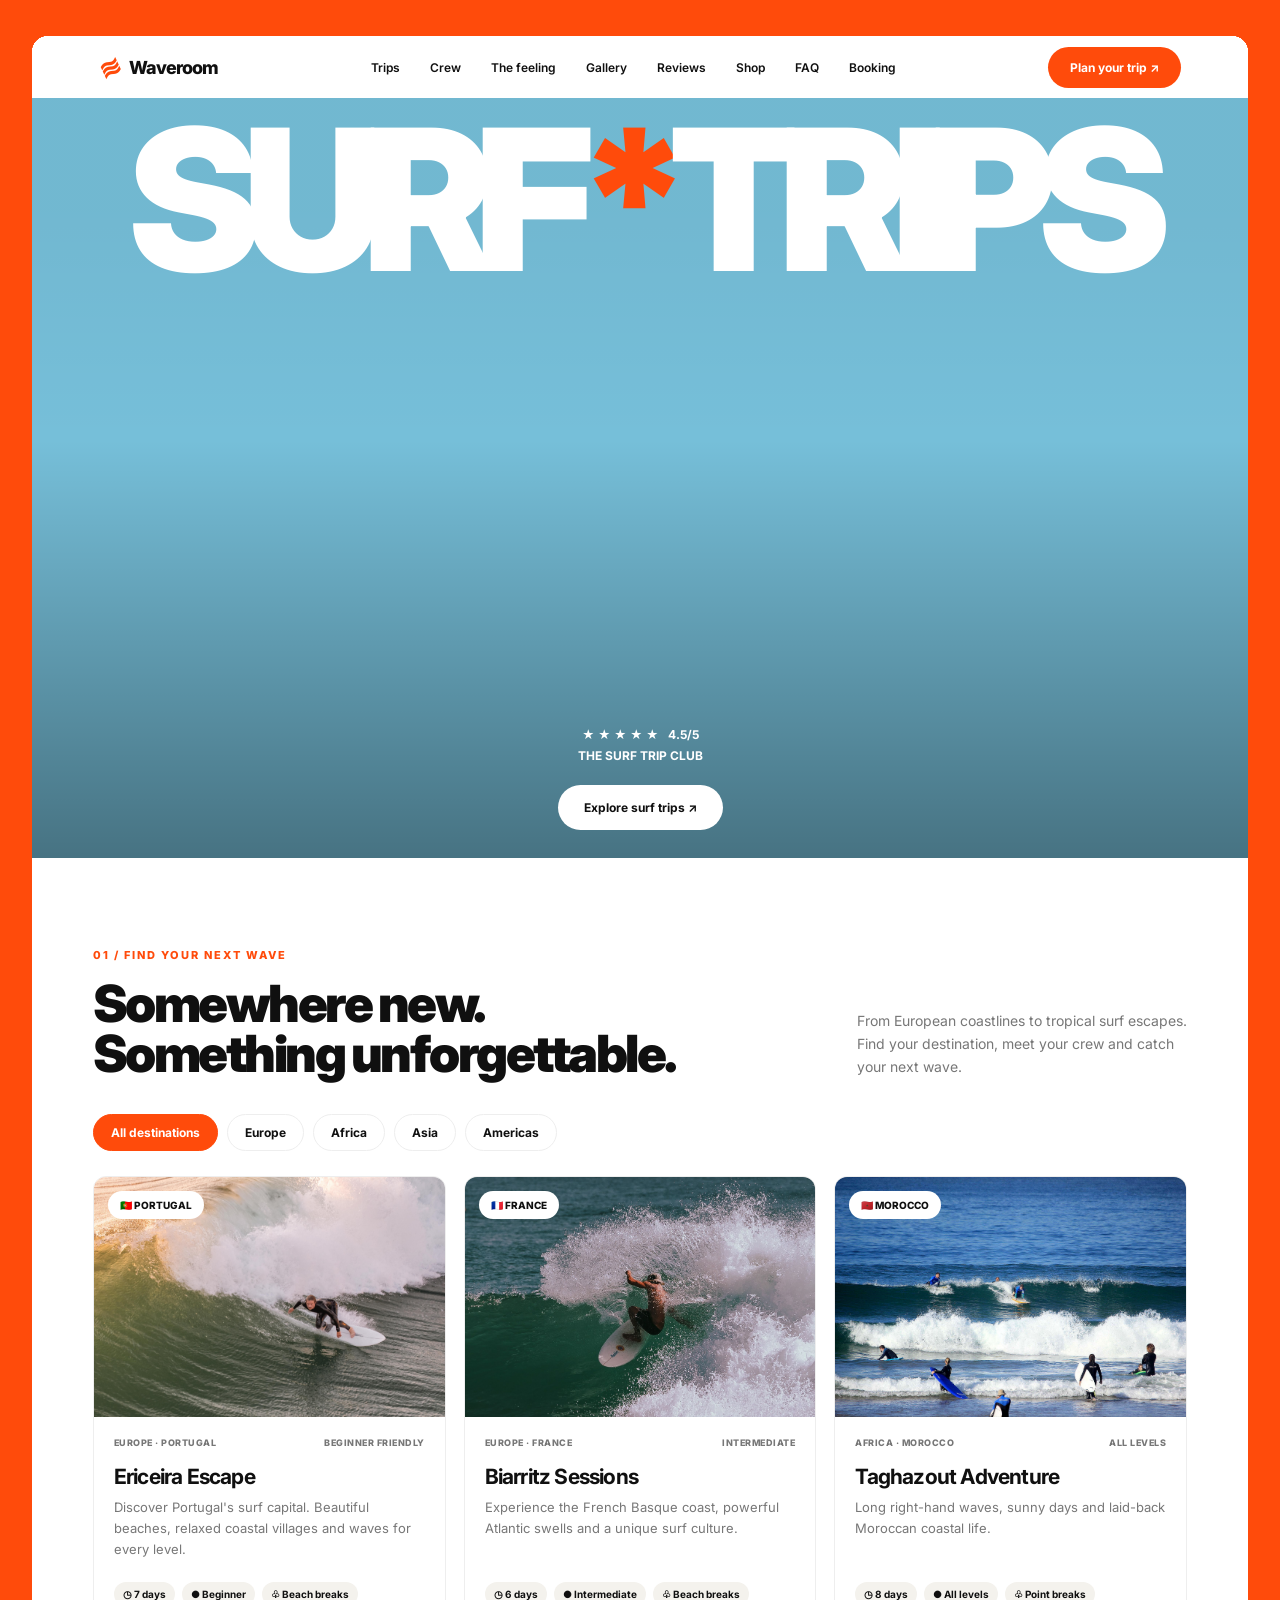
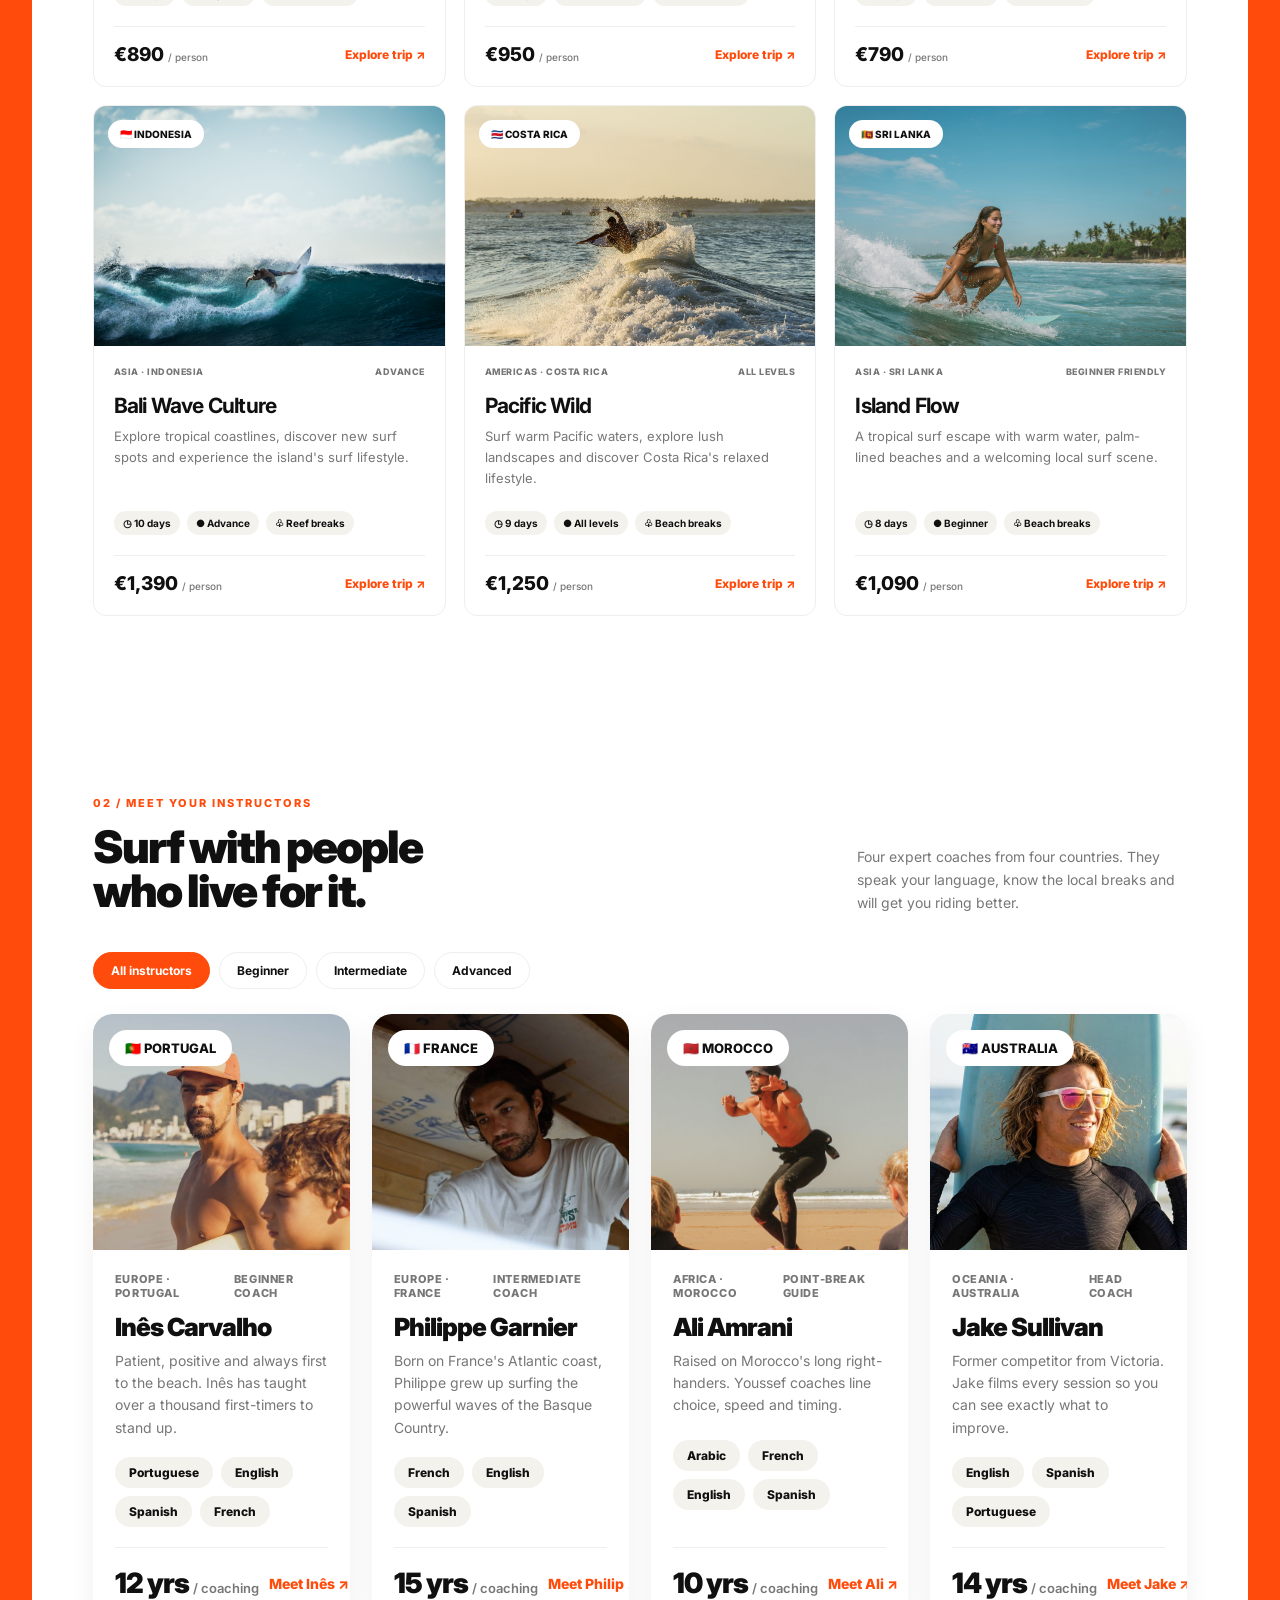
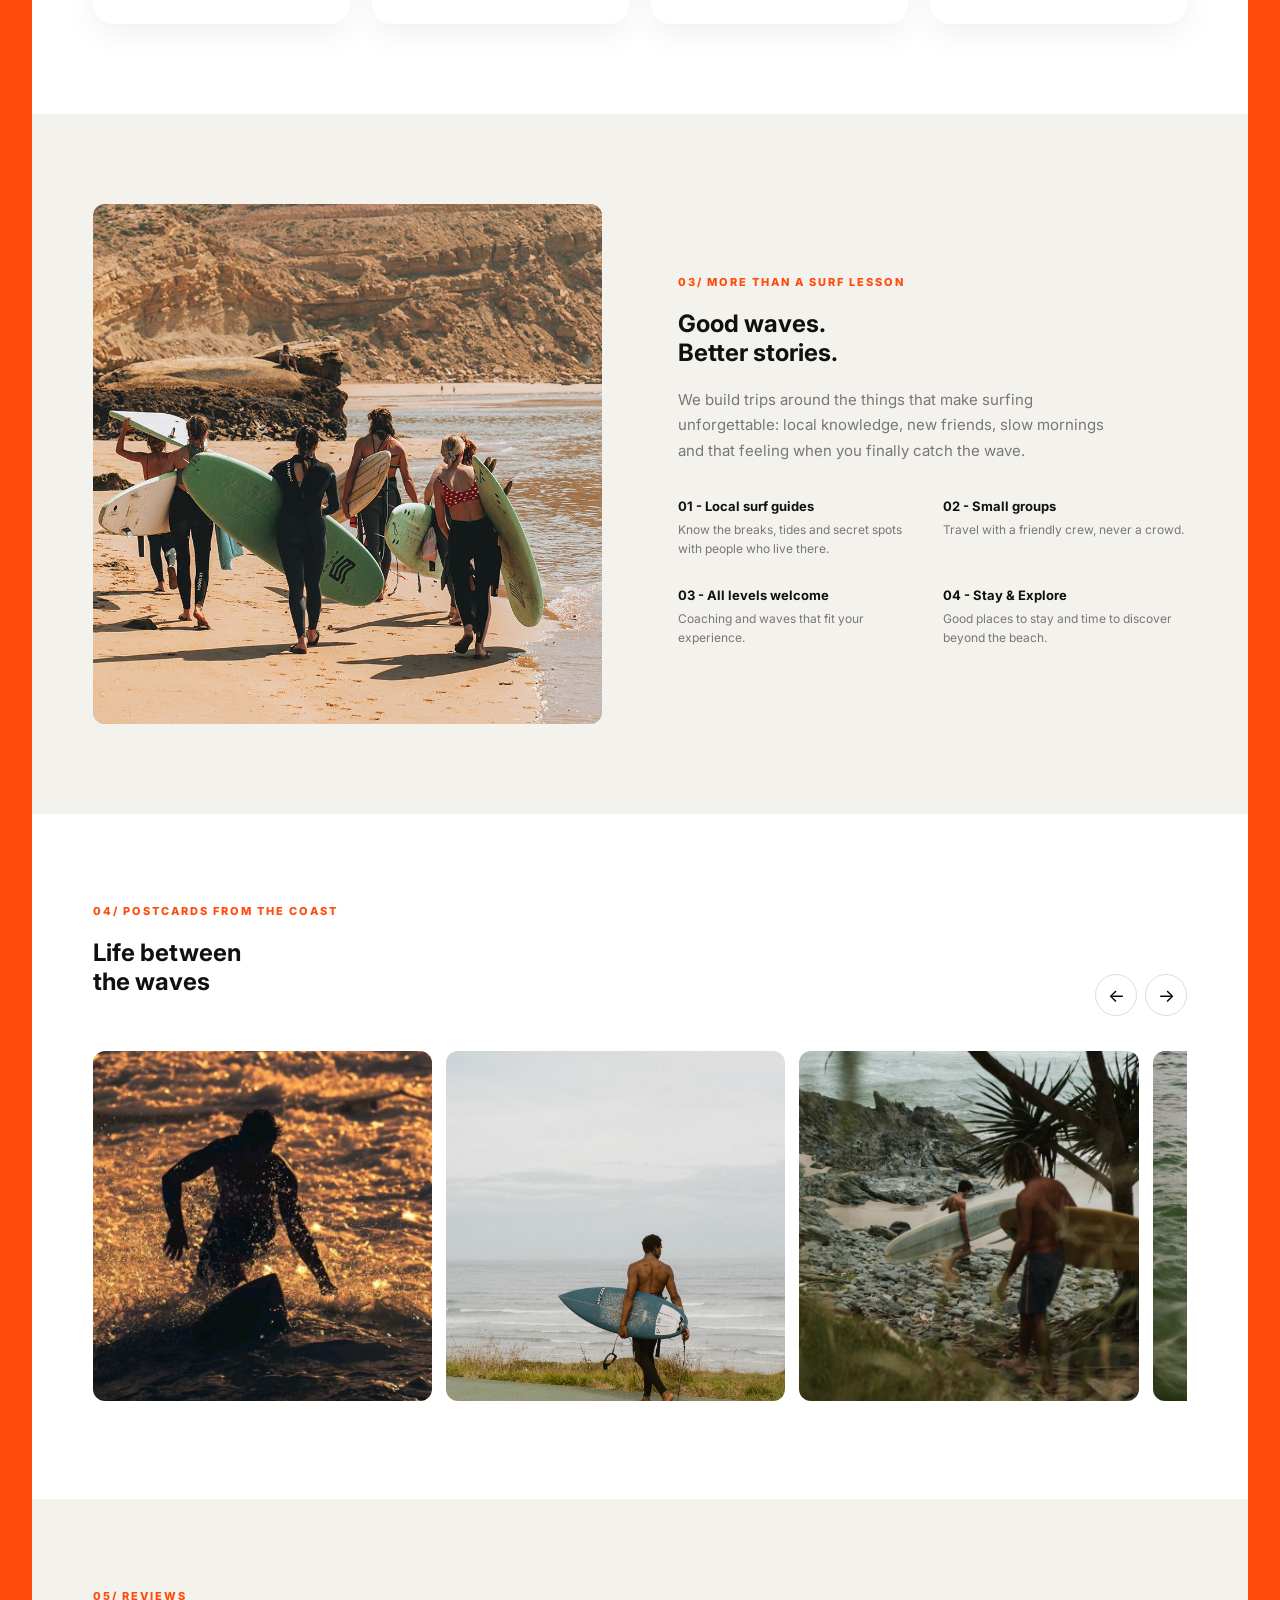
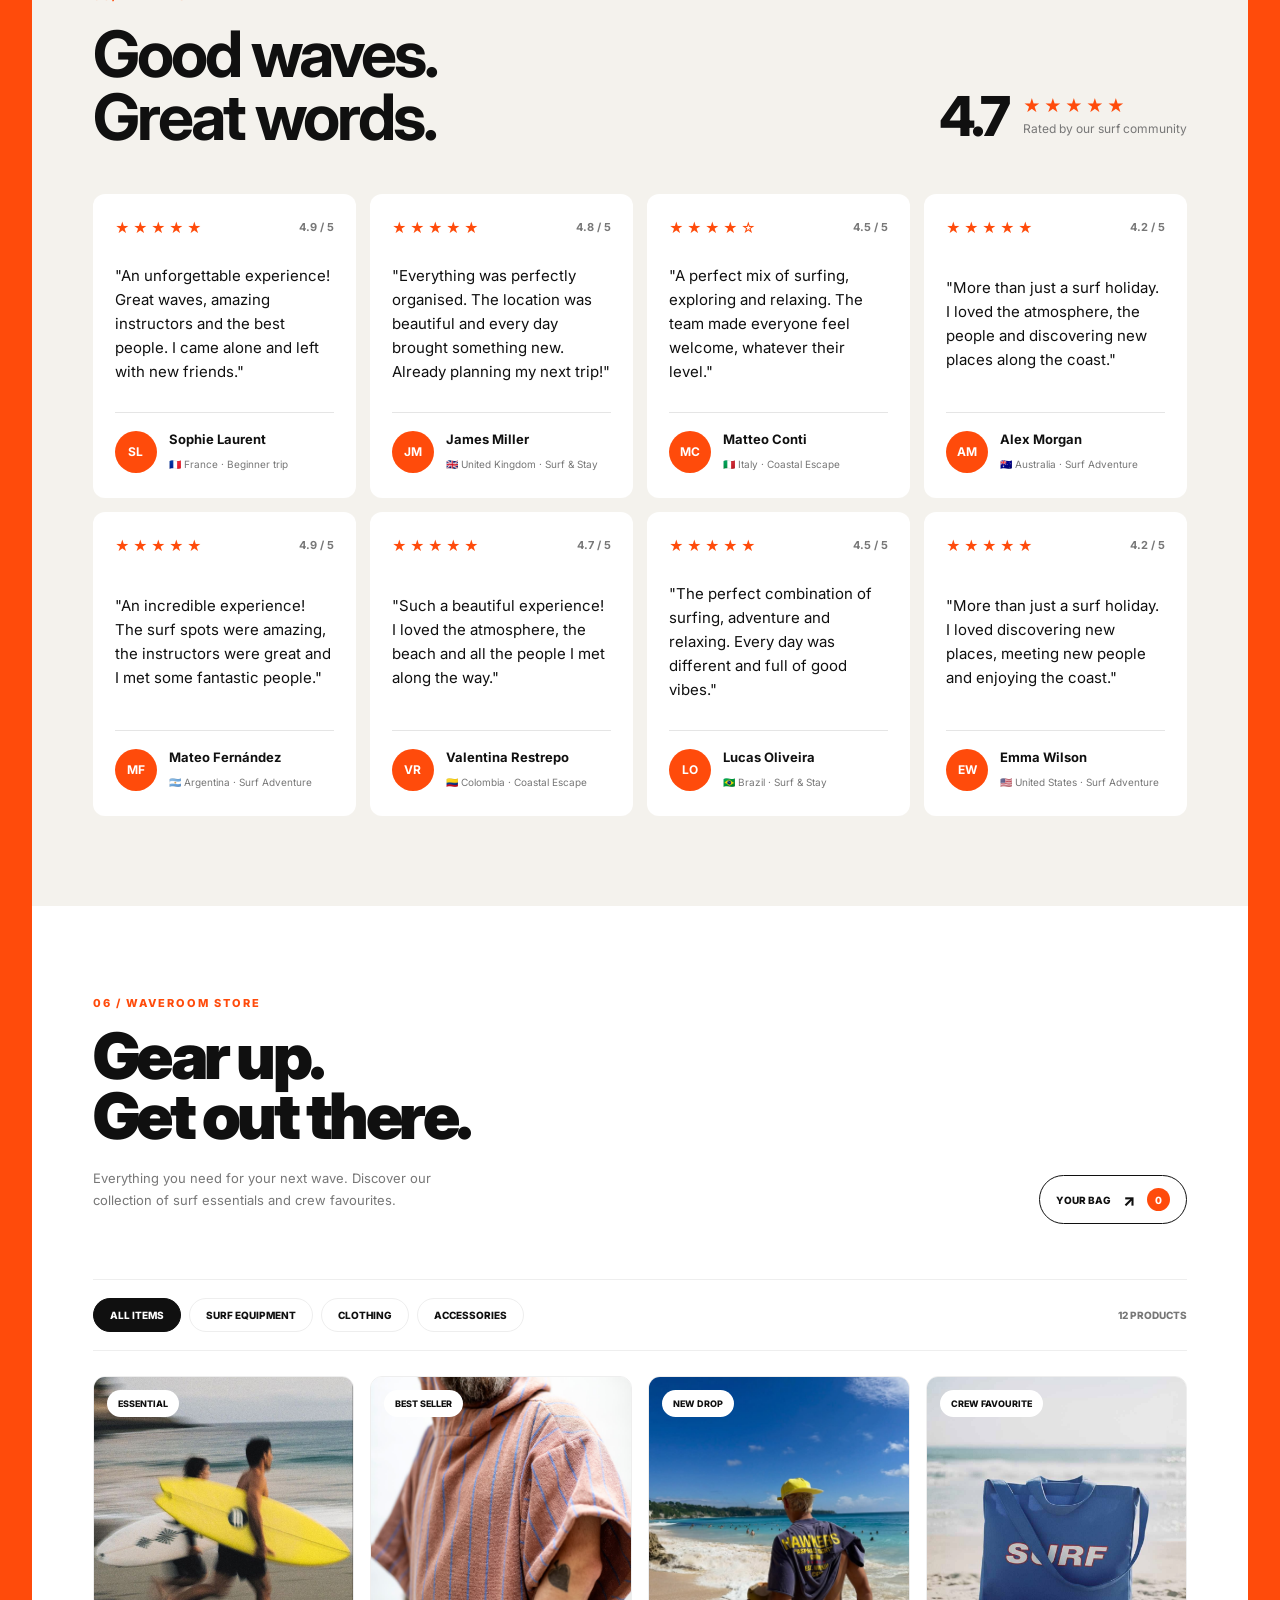
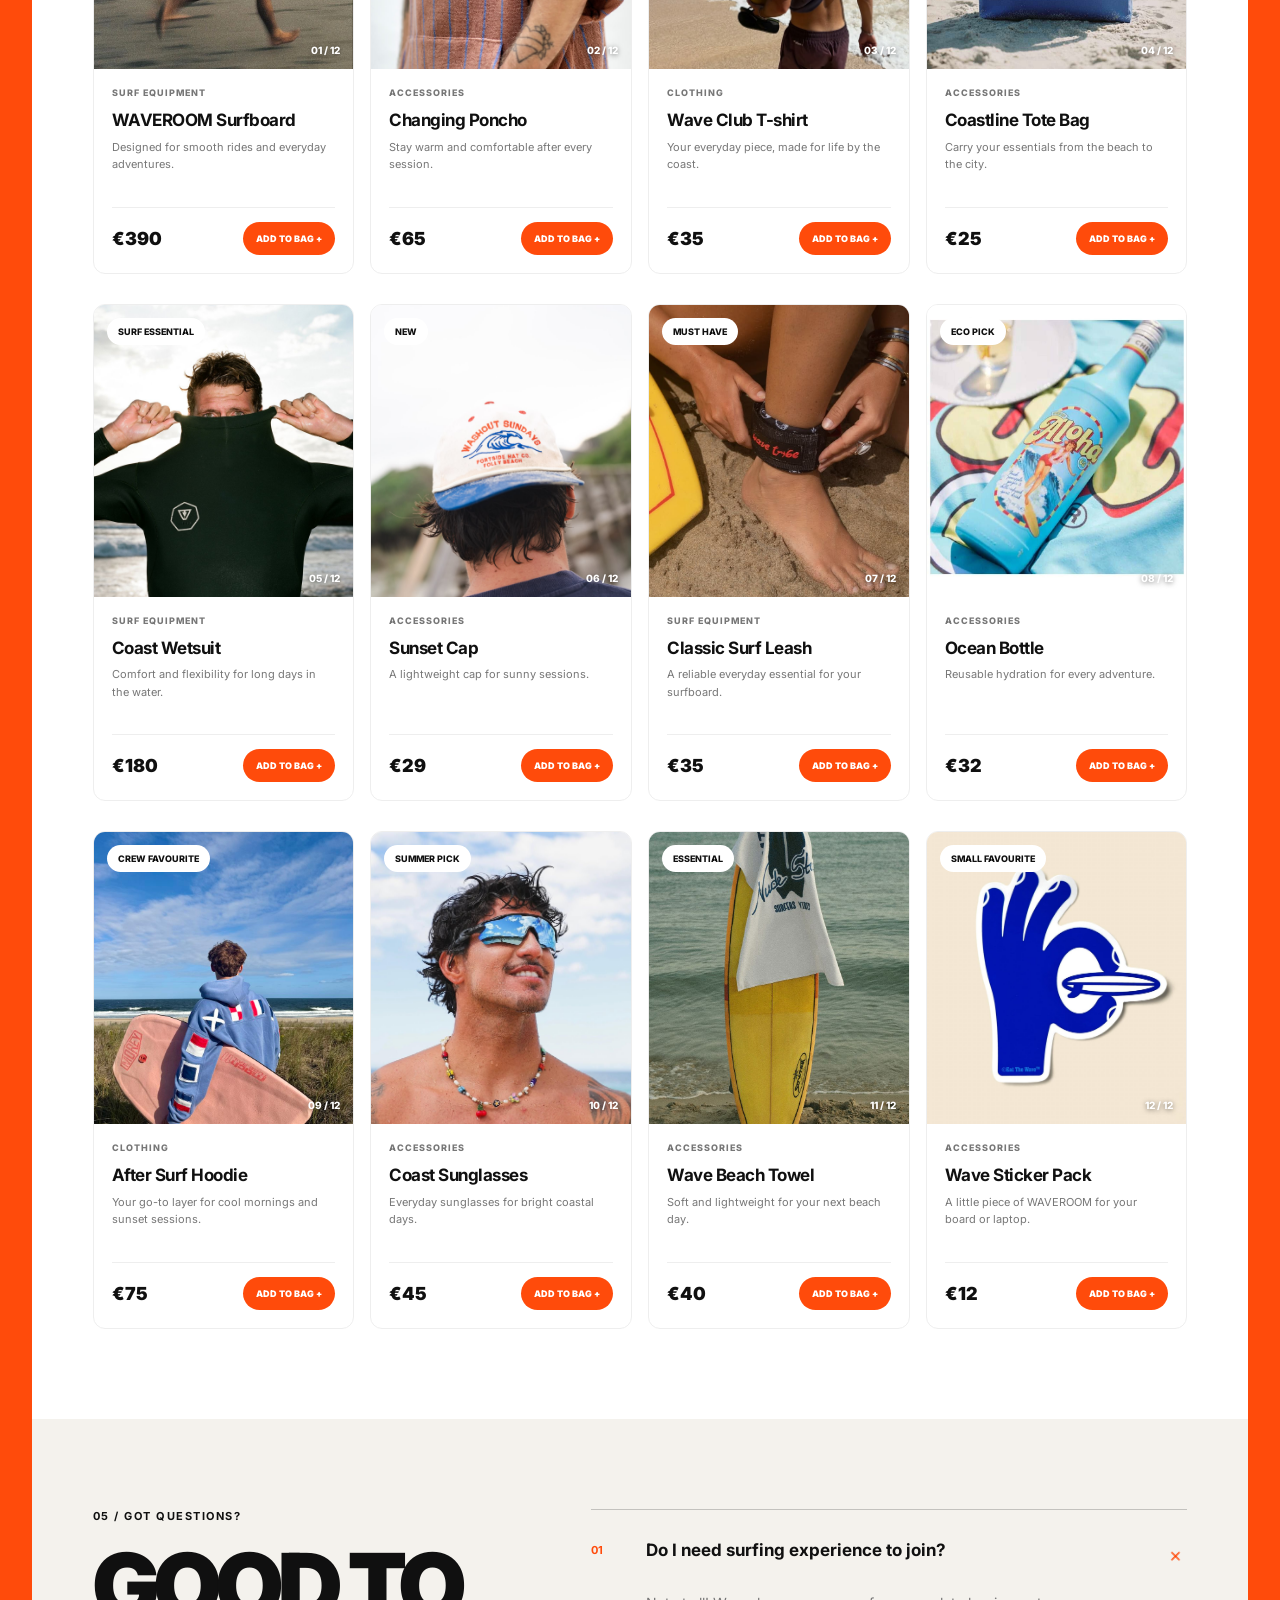
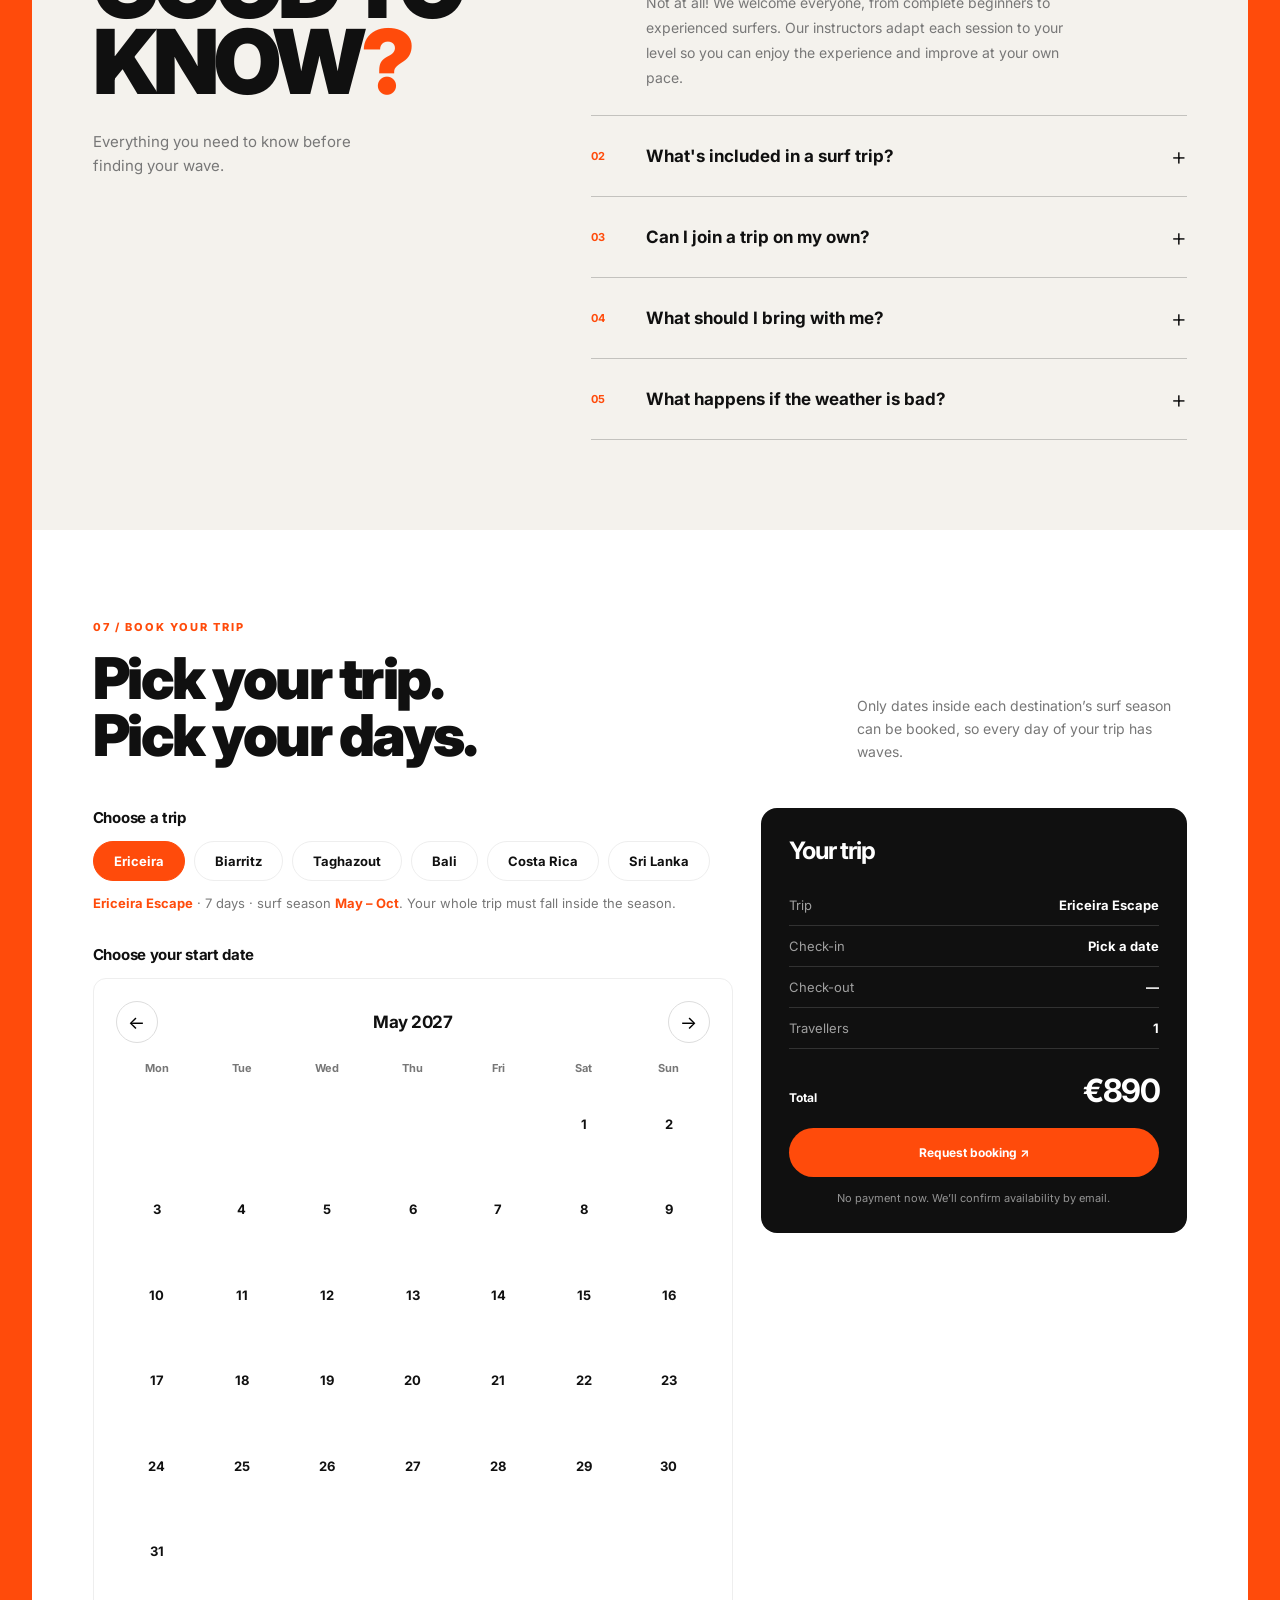
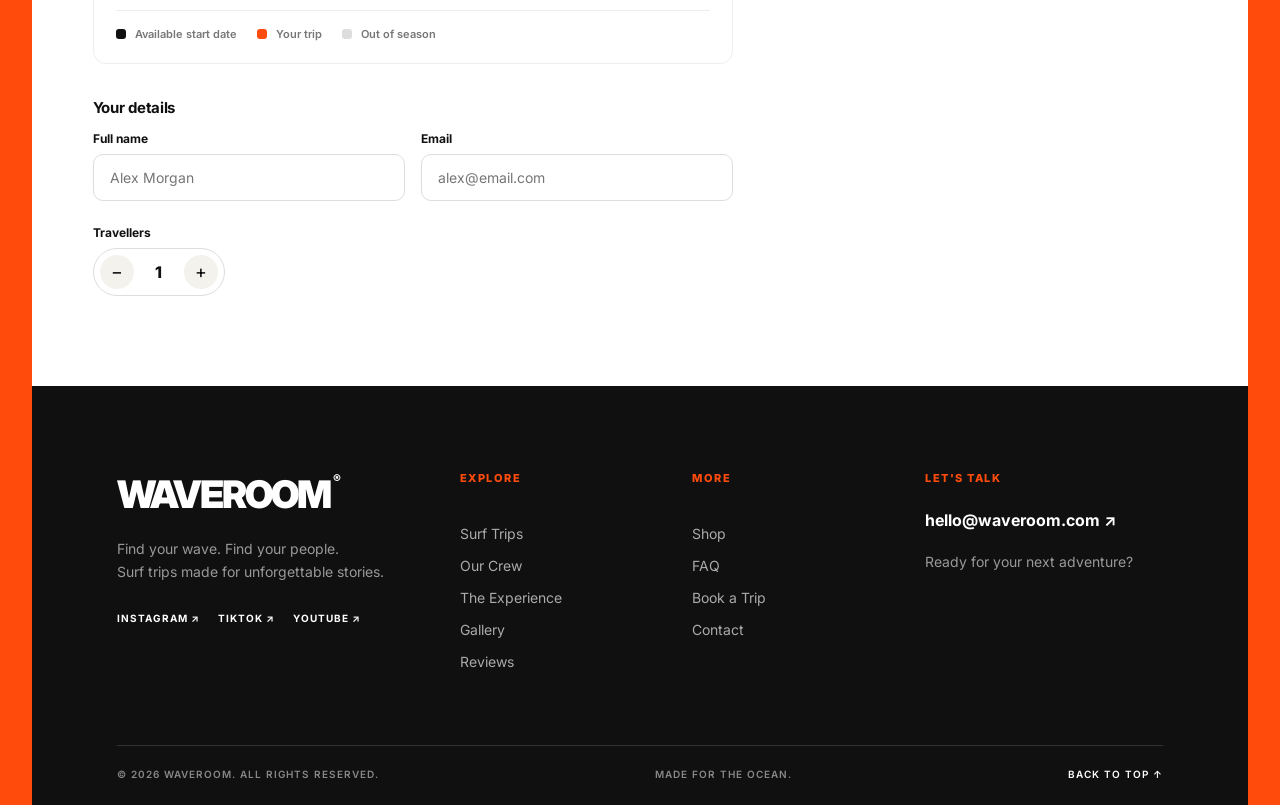
==== commit bcbcd602: "cambios" ====
--- a/home.html
+++ b/home.html
@@ -280,7 +280,7 @@
 
         <div class="trip-meta">
           <span>ASIA · INDONESIA</span>
-          <span>INTERMEDIATE</span>
+          <span>ADVANCE</span>
         </div>
 
         <h3>Bali Wave Culture</h3>
@@ -292,7 +292,7 @@
 
         <div class="trip-details">
           <span>◷ 10 days</span>
-          <span>● Intermediate</span>
+          <span>● Advance</span>
           <span>♧ Reef breaks</span>
         </div>
 
